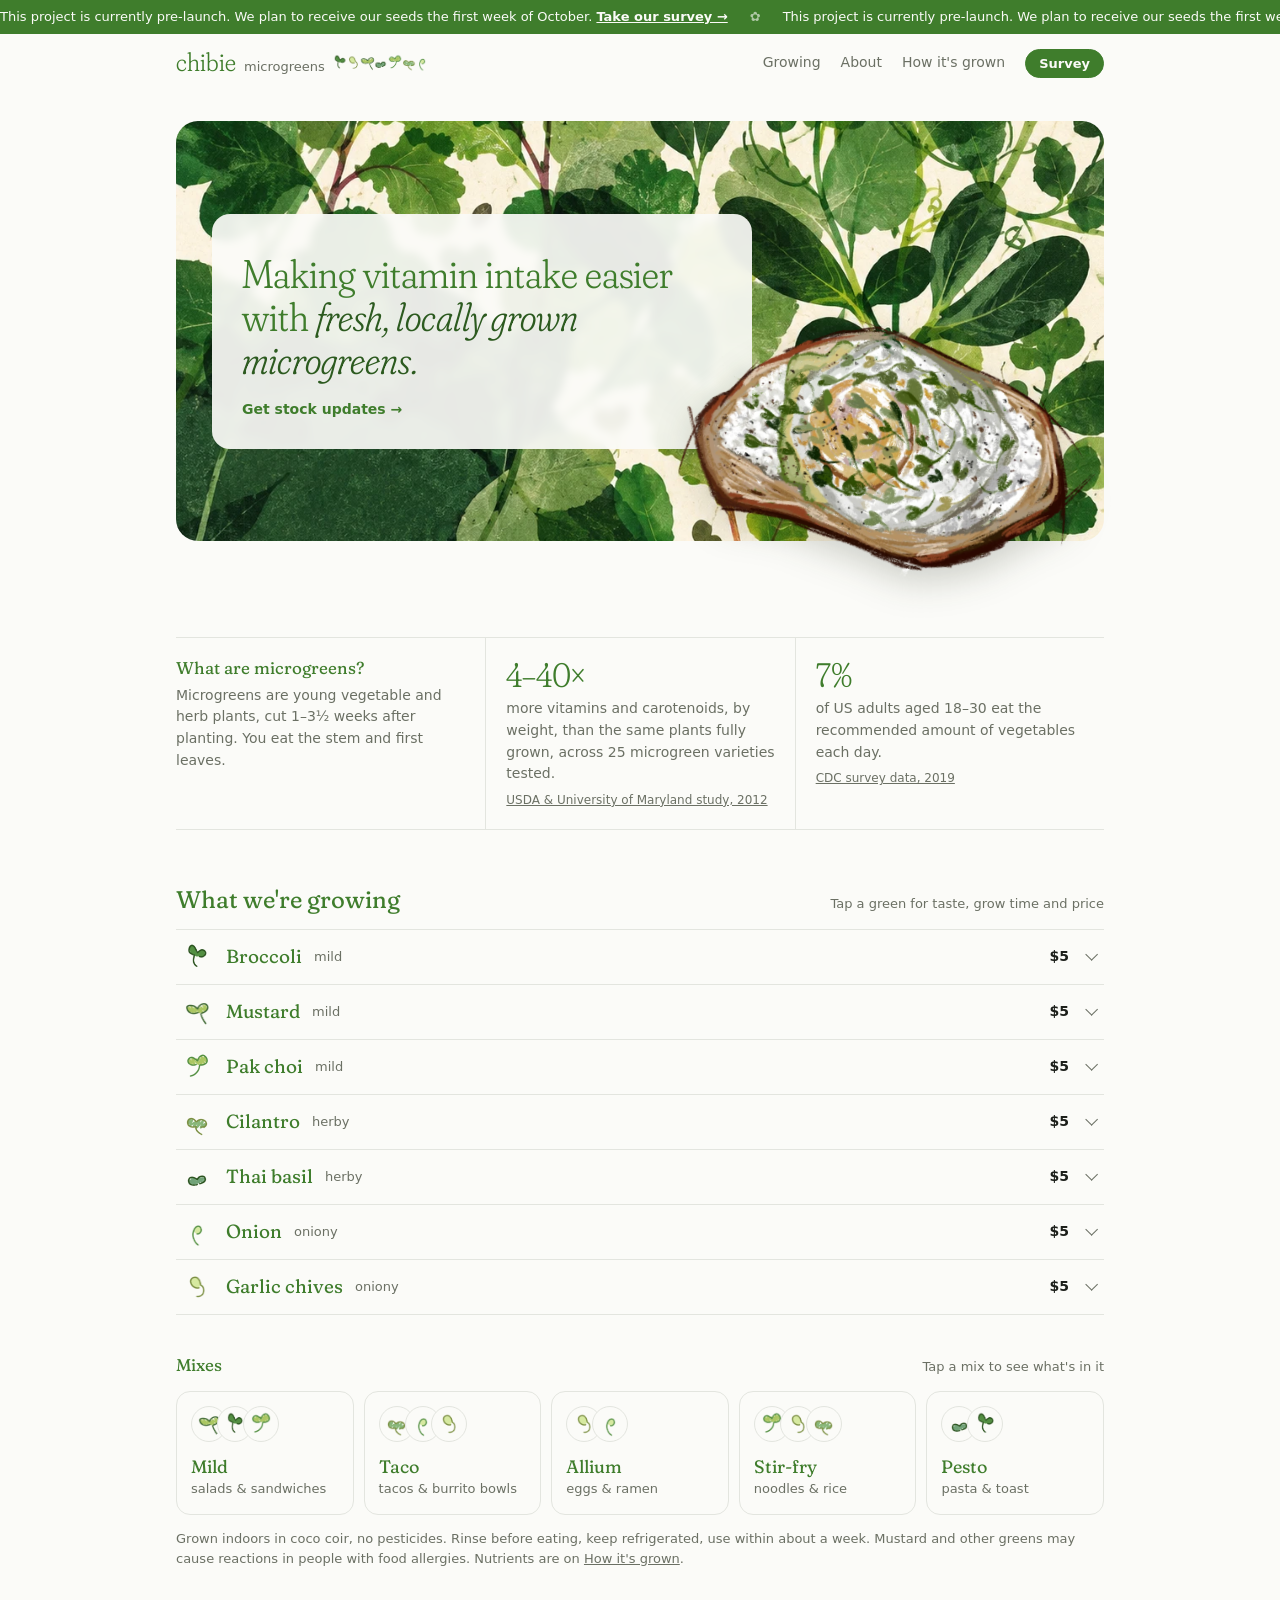
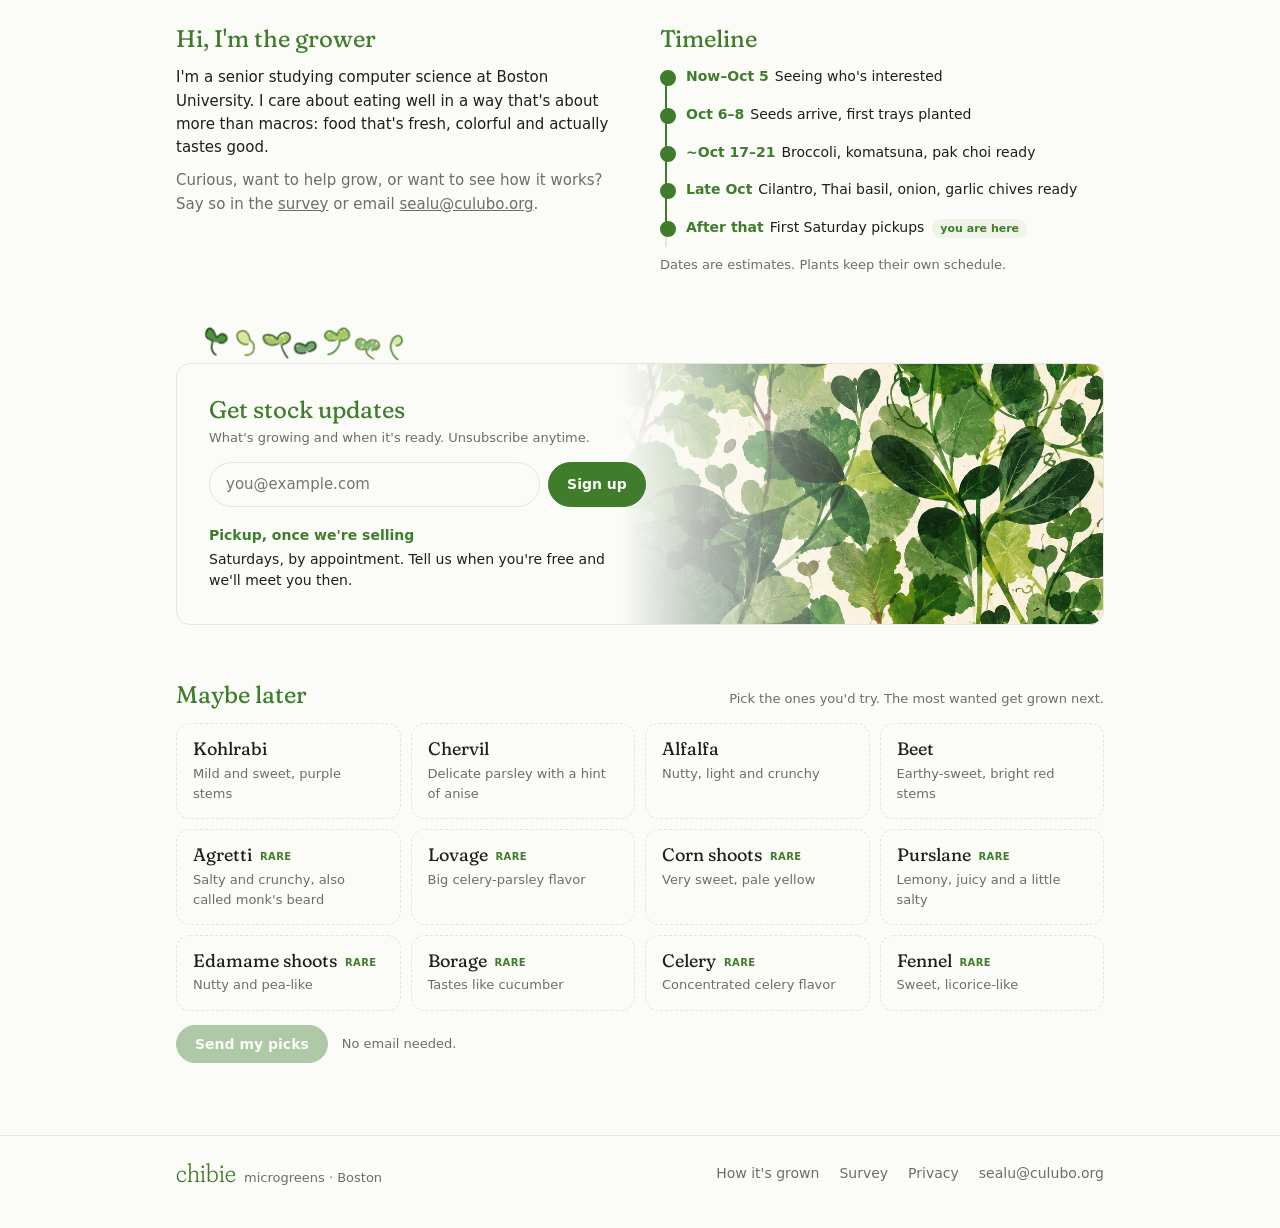
==== index.html @ 18aff5f9 "Pre-launch marquee banner Co-Authored-By: Claude Opus 5.5 <noreply@anthropic.com>" ====
<!doctype html>
<html lang="en">
<head>
<meta charset="utf-8">
<meta name="viewport" content="width=device-width,initial-scale=1">
<title>chibie · microgreens</title>
<meta name="description" content="chibie: small-batch microgreens grown indoors near Boston. Not for sale yet; first harvest late October.">
<link rel="icon" type="image/gif" href="favicon.gif">
<link rel="preconnect" href="https://fonts.googleapis.com">
<link rel="preconnect" href="https://fonts.gstatic.com" crossorigin>
<link href="https://fonts.googleapis.com/css2?family=Fraunces:ital,opsz,wght,SOFT,WONK@0,9..144,300..400,100,0;1,9..144,300..400,100,0&display=swap" rel="stylesheet">
<link rel="stylesheet" href="assets/site.css">
<script>document.documentElement.classList.add('js');</script>
</head>
<body>
  <div class="marquee" role="note" aria-label="This project is currently pre-launch. We plan to receive our seeds the first week of October.">
    <div class="track"><div class="run"><span>This project is currently pre-launch. We plan to receive our seeds the first week of October. <a href="survey.html">Take our survey →</a></span><i aria-hidden="true">✿</i><span>This project is currently pre-launch. We plan to receive our seeds the first week of October. <a href="survey.html">Take our survey →</a></span><i aria-hidden="true">✿</i><span>This project is currently pre-launch. We plan to receive our seeds the first week of October. <a href="survey.html">Take our survey →</a></span><i aria-hidden="true">✿</i></div><div class="run" aria-hidden="true"><span>This project is currently pre-launch. We plan to receive our seeds the first week of October. <a href="survey.html">Take our survey →</a></span><i aria-hidden="true">✿</i><span>This project is currently pre-launch. We plan to receive our seeds the first week of October. <a href="survey.html">Take our survey →</a></span><i aria-hidden="true">✿</i><span>This project is currently pre-launch. We plan to receive our seeds the first week of October. <a href="survey.html">Take our survey →</a></span><i aria-hidden="true">✿</i></div></div>
  </div>
  <nav class="nav">
    <div class="wrap">
      <a class="brand" href="#top"><b>chibie</b><span>microgreens</span><img src="assets/sprouts-strip.png" alt=""></a>
      <div class="links">
        <a href="#growing">Growing</a>
        <a href="#about">About</a>
        <a href="how.html">How it's grown</a>
        <a class="btn primary sm" href="survey.html">Survey</a>
      </div>
    </div>
  </nav>

  <main class="wrap" id="top">
    <section class="hero reveal">
      <img class="leaves" src="assets/leaves.webp" alt="" width="1102" height="1427">
      <div class="hero-text">
        <h1>Making vitamin intake easier with <em>fresh, locally grown microgreens.</em></h1>
        <div class="actions"><a class="link" href="#updates">Get stock updates →</a></div>
      </div>
      <img class="toast" src="assets/toast.webp" alt="Toast with egg and microgreens" width="1203" height="765">
    </section>

    <section class="section">
      <div class="facts reveal">
        <div class="fact">
          <h3>What are microgreens?</h3>
          <p>Microgreens are young vegetable and herb plants, cut 1–3½ weeks after planting. You eat the stem and first leaves.</p>
        </div>
        <div class="fact">
          <div class="big">4–40×</div>
          <p>more vitamins and carotenoids, by weight, than the same plants fully grown, across 25 microgreen varieties tested.</p>
          <p class="src muted"><a href="https://pubmed.ncbi.nlm.nih.gov/22812633/">USDA &amp; University of Maryland study, 2012</a></p>
        </div>
        <div class="fact">
          <div class="big">7%</div>
          <p>of US adults aged 18–30 eat the recommended amount of vegetables each day.</p>
          <p class="src muted"><a href="https://www.cdc.gov/mmwr/volumes/71/wr/mm7101a1.htm">CDC survey data, 2019</a></p>
        </div>
      </div>
    </section>

    <section class="section" id="growing">
      <div class="section-head reveal">
        <h2>What we're growing</h2>
        <p class="muted small">Tap a green for taste, grow time and price</p>
      </div>
      <div class="varieties reveal" id="varieties">
        <details data-id="broccoli"><summary><img src="assets/sprout-1.png" alt=""><b>Broccoli</b><span class="flavor">mild</span><span class="price">$5</span></summary>
          <div class="more"><p><em>Taste</em>Mild and fresh, like a crunchy baby broccoli. Easy on anything.</p><p><em>Variety</em>Calabrese</p><p><em>Grow time</em>8–12 days</p><p><em>Price</em>$5 per 2 oz, from late October</p></div></details>
        <details data-id="komatsuna"><summary><img src="assets/sprout-3.png" alt=""><b>Mustard</b><span class="flavor">mild</span><span class="price">$5</span></summary>
          <div class="more"><p><em>Taste</em>Soft and leafy with just a hint of mustard. Not spicy.</p><p><em>Variety</em>Komatsuna (mustard spinach)</p><p><em>Grow time</em>8–12 days</p><p><em>Price</em>$5 per 2 oz, from late October</p></div></details>
        <details data-id="pak-choi"><summary><img src="assets/sprout-5.png" alt=""><b>Pak choi</b><span class="flavor">mild</span><span class="price">$5</span></summary>
          <div class="more"><p><em>Taste</em>Sweet, juicy stems and a clean, cabbage-y finish.</p><p><em>Variety</em>Shanghai</p><p><em>Grow time</em>8–12 days</p><p><em>Price</em>$5 per 2 oz, from late October</p></div></details>
        <details data-id="cilantro"><summary><img src="assets/sprout-6.png" alt=""><b>Cilantro</b><span class="flavor">herby</span><span class="price">$5</span></summary>
          <div class="more"><p><em>Taste</em>Bright and citrusy, like fresh cilantro leaves.</p><p><em>Variety</em>Slow Bolt</p><p><em>Grow time</em>16–21 days</p><p><em>Price</em>$5 per 2 oz, from late October</p></div></details>
        <details data-id="thai-basil"><summary><img src="assets/sprout-4.png" alt=""><b>Thai basil</b><span class="flavor">herby</span><span class="price">$5</span></summary>
          <div class="more"><p><em>Taste</em>Sweet basil with a warm anise note.</p><p><em>Variety</em>Thai</p><p><em>Grow time</em>14–21 days</p><p><em>Price</em>$5 per 2 oz, from late October</p></div></details>
        <details data-id="onion"><summary><img src="assets/sprout-7.png" alt=""><b>Onion</b><span class="flavor">oniony</span><span class="price">$5</span></summary>
          <div class="more"><p><em>Taste</em>Gentle green-onion flavor, like tiny scallions.</p><p><em>Variety</em>Tokyo Long White</p><p><em>Grow time</em>14–21 days</p><p><em>Price</em>$5 per 2 oz, from late October</p></div></details>
        <details data-id="garlic-chives"><summary><img src="assets/sprout-2.png" alt=""><b>Garlic chives</b><span class="flavor">oniony</span><span class="price">$5</span></summary>
          <div class="more"><p><em>Taste</em>Garlicky and savory. The boldest of the bunch.</p><p><em>Variety</em>Garlic chives</p><p><em>Grow time</em>18–24 days</p><p><em>Price</em>$5 per 2 oz, from late October</p></div></details>
      </div>

      <div class="section-head reveal" style="margin-top:40px">
        <h3>Mixes</h3>
        <p class="muted small">Tap a mix to see what's in it</p>
      </div>
      <div class="mixes reveal">
        <button class="mix" data-items="komatsuna broccoli pak-choi"><span class="stack"><img src="assets/sprout-3.png" alt=""><img src="assets/sprout-1.png" alt=""><img src="assets/sprout-5.png" alt=""></span><b>Mild</b><span>salads &amp; sandwiches</span></button>
        <button class="mix" data-items="cilantro onion garlic-chives"><span class="stack"><img src="assets/sprout-6.png" alt=""><img src="assets/sprout-7.png" alt=""><img src="assets/sprout-2.png" alt=""></span><b>Taco</b><span>tacos &amp; burrito bowls</span></button>
        <button class="mix" data-items="garlic-chives onion"><span class="stack"><img src="assets/sprout-2.png" alt=""><img src="assets/sprout-7.png" alt=""></span><b>Allium</b><span>eggs &amp; ramen</span></button>
        <button class="mix" data-items="pak-choi garlic-chives cilantro"><span class="stack"><img src="assets/sprout-5.png" alt=""><img src="assets/sprout-2.png" alt=""><img src="assets/sprout-6.png" alt=""></span><b>Stir-fry</b><span>noodles &amp; rice</span></button>
        <button class="mix" data-items="thai-basil broccoli"><span class="stack"><img src="assets/sprout-4.png" alt=""><img src="assets/sprout-1.png" alt=""></span><b>Pesto</b><span>pasta &amp; toast</span></button>
      </div>
      <p class="note">Grown indoors in coco coir, no pesticides. Rinse before eating, keep refrigerated, use within about a week. Mustard and other greens may cause reactions in people with food allergies. Nutrients are on <a href="how.html">How it's grown</a>.</p>
    </section>

    <section class="section" id="about">
      <div class="two">
        <div class="reveal">
          <h2>Hi, I'm the grower</h2>
          <p>I'm a senior studying computer science at Boston University. I care about eating well in a way that's about more than macros: food that's fresh, colorful and actually tastes good.</p>
          <p class="muted">Curious, want to help grow, or want to see how it works? Say so in the <a href="survey.html">survey</a> or email <a href="mailto:sealu@culubo.org">sealu@culubo.org</a>.</p>
        </div>
        <div class="reveal" style="--d:.08s">
          <h2>Timeline</h2>
          <ol class="timeline" id="timeline">
            <li data-start="2026-09-01"><b>Now–Oct 5</b>Seeing who's interested</li>
            <li data-start="2026-10-06"><b>Oct 6–8</b>Seeds arrive, first trays planted</li>
            <li data-start="2026-10-17"><b>~Oct 17–21</b>Broccoli, komatsuna, pak choi ready</li>
            <li data-start="2026-10-22"><b>Late Oct</b>Cilantro, Thai basil, onion, garlic chives ready</li>
            <li data-start="2026-11-01"><b>After that</b>First Saturday pickups</li>
          </ol>
          <p class="muted small">Dates are estimates. Plants keep their own schedule.</p>
        </div>
      </div>
    </section>

    <section class="cta card reveal" id="updates">
      <img class="grow" src="assets/sprouts-strip.png" alt="" width="418" height="90">
      <div>
        <h2>Get stock updates</h2>
        <p class="muted small">What's growing and when it's ready. Unsubscribe anytime.</p>
        <form class="news" id="news">
          <input type="hidden" name="type" value="newsletter">
          <input type="hidden" name="_subject" value="New stock updates signup">
          <input type="email" name="email" placeholder="you@example.com" autocomplete="email" required aria-label="Email">
          <button class="btn primary" type="submit">Sign up</button>
        </form>
        <p class="muted small" id="news-note" style="margin-top:8px"></p>
        <p class="pickup"><b>Pickup, once we're selling</b>Saturdays, by appointment. Tell us when you're free and we'll meet you then.</p>
      </div>
    </section>

    <section class="section" id="later">
      <div class="section-head reveal">
        <h2>Maybe later</h2>
        <p class="muted small">Pick the ones you'd try. The most wanted get grown next.</p>
      </div>
      <form id="picks">
        <input type="hidden" name="type" value="later-picks">
        <input type="hidden" name="_subject" value="Maybe-later picks">
        <div class="later reveal">
          <label><input type="checkbox" name="picks" value="kohlrabi"><span><b>Kohlrabi</b>Mild and sweet, purple stems</span></label>
          <label><input type="checkbox" name="picks" value="chervil"><span><b>Chervil</b>Delicate parsley with a hint of anise</span></label>
          <label><input type="checkbox" name="picks" value="alfalfa"><span><b>Alfalfa</b>Nutty, light and crunchy</span></label>
          <label><input type="checkbox" name="picks" value="beet"><span><b>Beet</b>Earthy-sweet, bright red stems</span></label>
          <label class="rare"><input type="checkbox" name="picks" value="agretti"><span><b>Agretti</b>Salty and crunchy, also called monk's beard</span></label>
          <label class="rare"><input type="checkbox" name="picks" value="lovage"><span><b>Lovage</b>Big celery-parsley flavor</span></label>
          <label class="rare"><input type="checkbox" name="picks" value="corn shoots"><span><b>Corn shoots</b>Very sweet, pale yellow</span></label>
          <label class="rare"><input type="checkbox" name="picks" value="purslane"><span><b>Purslane</b>Lemony, juicy and a little salty</span></label>
          <label class="rare"><input type="checkbox" name="picks" value="edamame shoots"><span><b>Edamame shoots</b>Nutty and pea-like</span></label>
          <label class="rare"><input type="checkbox" name="picks" value="borage"><span><b>Borage</b>Tastes like cucumber</span></label>
          <label class="rare"><input type="checkbox" name="picks" value="celery"><span><b>Celery</b>Concentrated celery flavor</span></label>
          <label class="rare"><input type="checkbox" name="picks" value="fennel"><span><b>Fennel</b>Sweet, licorice-like</span></label>
        </div>
        <div class="picks-send"><button class="btn primary" type="submit" disabled>Send my picks</button><span class="muted small" id="picks-note">No email needed.</span></div>
      </form>
    </section>
  </main>

  <footer class="footer">
    <div class="wrap">
      <a class="brand" href="#top"><b>chibie</b><span>microgreens · Boston</span></a>
      <a href="how.html">How it's grown</a>
      <a href="survey.html">Survey</a>
      <a href="privacy.html">Privacy</a>
      <a href="mailto:sealu@culubo.org">sealu@culubo.org</a>
    </div>
  </footer>

<script src="assets/site.js"></script>
<script>
  var FORMSPREE = 'https://formspree.io/f/xrpbyjld';
  function send(form, ok, fail) {
    fetch(FORMSPREE, { method: 'POST', body: new FormData(form), headers: { Accept: 'application/json' } })
      .then(function (r) { if (!r.ok) throw 0; ok(); }).catch(fail);
  }

  // Stock-updates signup goes to the same Formspree form as the survey, tagged type=newsletter.
  document.getElementById('news').addEventListener('submit', function (e) {
    e.preventDefault();
    var f = e.target, btn = f.querySelector('button'), note = document.getElementById('news-note');
    btn.disabled = true;
    send(f, function () { f.hidden = true; note.textContent = "You're on the list. We'll email you when greens are ready."; },
            function () { btn.disabled = false; note.textContent = "Couldn't sign you up. Please try again."; });
  });

  // "Maybe later" picks: one submission with every ticked variety, tagged type=later-picks.
  var picks = document.getElementById('picks'), pickBtn = picks.querySelector('button'), pickNote = document.getElementById('picks-note');
  picks.addEventListener('change', function () { pickBtn.disabled = !picks.querySelector('input:checked'); });
  picks.addEventListener('submit', function (e) {
    e.preventDefault();
    pickBtn.disabled = true;
    send(picks, function () { picks.querySelectorAll('input').forEach(function (i) { i.disabled = true; }); pickBtn.hidden = true; pickNote.textContent = 'Thanks! Your picks are counted.'; },
                function () { pickBtn.disabled = false; pickNote.textContent = "Couldn't send. Please try again."; });
  });

  // Smooth open/close for the variety list.
  var still = matchMedia('(prefers-reduced-motion: reduce)').matches;
  document.querySelectorAll('.varieties details').forEach(function (d) {
    var more = d.querySelector('.more');
    d.querySelector('summary').addEventListener('click', function (e) {
      if (still) return;
      e.preventDefault();
      if (!d.open) {
        d.open = true;
        more.animate([{ height: '0px', opacity: 0 }, { height: more.offsetHeight + 'px', opacity: 1 }], { duration: 260, easing: 'ease-out' });
      } else {
        more.animate([{ height: more.offsetHeight + 'px', opacity: 1 }, { height: '0px', opacity: 0 }], { duration: 200, easing: 'ease-in' })
          .onfinish = function () { d.open = false; };
      }
    });
  });

  // Mixes: tap one to highlight its greens in the list above.
  var list = document.getElementById('varieties'), mixes = document.querySelectorAll('.mix');
  mixes.forEach(function (m) {
    m.setAttribute('aria-pressed', 'false');
    m.addEventListener('click', function () {
      var on = m.getAttribute('aria-pressed') !== 'true', ids = m.dataset.items.split(' ');
      mixes.forEach(function (o) { o.setAttribute('aria-pressed', 'false'); });
      m.setAttribute('aria-pressed', String(on));
      list.classList.toggle('focus', on);
      list.querySelectorAll('details').forEach(function (d) { d.classList.toggle('hl', on && ids.indexOf(d.dataset.id) > -1); });
    });
  });

  // Timeline: mark past steps and today's step from the date, then grow the line to it when scrolled into view.
  (function () {
    var tl = document.getElementById('timeline'), items = [].slice.call(tl.children), now = new Date(), cur = 0;
    items.forEach(function (li, i) { if (new Date(li.dataset.start + 'T00:00') <= now) cur = i; });
    items.forEach(function (li, i) {
      li.style.setProperty('--d', (i * 0.25) + 's');
      if (i < cur) li.classList.add('done');
      if (i === cur) { li.classList.add('current'); li.insertAdjacentHTML('beforeend', '<span class="here">you are here</span>'); }
    });
    // grow past today's dot toward the next one, in proportion to how far we are between their dates
    function fill() {
      var li = items[cur], next = items[cur + 1], y = li.offsetTop + 2;
      if (next) {
        var t0 = new Date(li.dataset.start + 'T00:00'), t1 = new Date(next.dataset.start + 'T00:00');
        y += Math.max(0, Math.min(1, (now - t0) / (t1 - t0))) * (next.offsetTop - li.offsetTop);
      }
      tl.style.setProperty('--fill', y + 'px');
    }
    new IntersectionObserver(function (en, obs) {
      if (!en[0].isIntersecting) return;
      obs.disconnect(); fill(); tl.classList.add('go');
    }, { rootMargin: '0px 0px -20% 0px' }).observe(tl);
    addEventListener('resize', function () { if (tl.classList.contains('go')) fill(); });
  })();
</script>
</body>
</html>
---- assets/site.css ----
/* chibie: shared styles for index.html and how.html */
:root {
  --fg:#1c1f1a; --muted:#6b7064; --line:#e3e5df; --bg:#fbfbf8; --card:#fbfbf8;
  --accent:#3f7d2c; --deep:#2c5a1f; --tint:#eef4e8; --neg:#b3402a;
}
@media (prefers-color-scheme: dark) {
  :root { --fg:#e8eae4; --muted:#9a9f93; --line:#2c2f29; --bg:#141612; --card:#141612; --accent:#8cc46f; --deep:#a9d68e; --tint:#1c2418; --neg:#e07a62; }
}
* { box-sizing:border-box; margin:0; }
html { scroll-behavior:smooth; }
[id] { scroll-margin-top:72px; }
body { font:15px/1.55 system-ui, sans-serif; color:var(--fg); background:var(--bg); }
a { color:inherit; }
img { max-width:100%; }
.wrap { max-width:960px; margin:0 auto; padding:0 16px; }
h1, h2, h3 { font-family:'Fraunces', Georgia, serif; font-variation-settings:'SOFT' 100, 'WONK' 0; color:var(--accent); font-weight:400; }
h2 { font-size:24px; line-height:1.15; margin-bottom:14px; }
h3 { font-size:17px; line-height:1.2; }
.muted { color:var(--muted); }
.small { font-size:13px; }

/* pre-launch marquee */
.marquee { background:var(--accent); color:var(--bg); font-size:13px; overflow:hidden; white-space:nowrap; }
.marquee .track { display:flex; width:max-content; animation:marquee 40s linear infinite; }
.marquee:hover .track { animation-play-state:paused; }
.marquee .run { display:flex; }
.marquee span { padding:7px 0; }
.marquee i { font-style:normal; opacity:.6; padding:7px 22px; }
.marquee a { font-weight:600; }
@keyframes marquee { to { transform:translateX(-50%); } }
@media (prefers-reduced-motion: reduce) { .marquee .track { animation:none; } .marquee .run + .run { display:none; } .marquee .run { justify-content:center; } }

/* nav */
.nav { position:sticky; top:0; z-index:10; background:var(--bg); border-bottom:1px solid transparent; transition:border-color .2s; }
.nav.scrolled { border-bottom-color:var(--line); }
.nav .wrap { display:flex; align-items:center; gap:20px; height:58px; }
.brand { display:flex; align-items:baseline; gap:8px; text-decoration:none; }
.brand b { font:300 26px/1 'Fraunces', Georgia, serif; font-variation-settings:'opsz' 144, 'SOFT' 100, 'WONK' 0; color:var(--accent); }
.brand span { color:var(--muted); font-size:13px; }
.brand img { height:20px; align-self:center; }
.nav .links { display:flex; align-items:center; gap:20px; margin-left:auto; font-size:14px; }
.nav .links a { text-decoration:none; color:var(--muted); }
.nav .links a:hover { color:var(--accent); }
@media (max-width:760px) { .nav .links a:not(.btn) { display:none; } .brand img { display:none; } }

/* buttons */
.btn { display:inline-flex; align-items:center; font:600 14px/1 system-ui, sans-serif; text-decoration:none; border-radius:999px; padding:11px 18px; border:1px solid var(--accent); cursor:pointer; }
.btn.primary { background:var(--accent); color:var(--bg); }
.btn.sm { padding:7px 13px; font-size:13px; }
.nav .links .btn { color:var(--bg); }
.link { color:var(--accent); font-weight:600; font-size:14px; text-decoration:none; }
.link:hover { text-decoration:underline; }

/* containers: hairline, no shadow */
.card { border:1px solid var(--line); border-radius:14px; background:var(--card); }
.section { padding-top:56px; }

/* hero: text card sitting inside the leaf banner */
.hero { position:relative; margin-top:28px; margin-bottom:40px; min-height:420px; display:flex; align-items:center; padding:36px; }
.hero .leaves { position:absolute; inset:0; width:100%; height:100%; object-fit:cover; object-position:50% 35%; border-radius:22px; }
.hero-text { position:relative; max-width:540px; padding:28px 30px; border-radius:18px; background:color-mix(in srgb, var(--bg) 92%, transparent); backdrop-filter:blur(4px); -webkit-backdrop-filter:blur(4px); }
.hero .status { font-size:13px; color:var(--muted); }
.hero .status b { color:var(--accent); font-weight:600; }
.hero h1 { font-weight:300; font-size:40px; line-height:1.08; font-variation-settings:'opsz' 144, 'SOFT' 100, 'WONK' 0; margin:10px 0 0; }
.hero h1 em { color:var(--deep); }
.hero .actions { display:flex; align-items:center; flex-wrap:wrap; gap:18px; margin-top:18px; }
.hero .toast { position:absolute; width:min(46%, 460px); height:auto; right:1%; bottom:-40px; transform:rotate(-6deg); filter:drop-shadow(0 12px 18px rgba(30,40,20,.22)); }
@media (max-width:760px) {
  .hero { min-height:0; padding:16px 16px 190px; margin-top:16px; }
  .hero-text { padding:20px; }
  .hero h1 { font-size:28px; }
  .hero .toast { width:78%; right:2%; bottom:-30px; }
}

/* facts: three plain columns */
.facts { display:grid; grid-template-columns:repeat(3, 1fr); border-top:1px solid var(--line); border-bottom:1px solid var(--line); }
.fact { padding:20px 20px 20px 0; }
.fact + .fact { padding-left:20px; border-left:1px solid var(--line); }
.fact p { color:var(--muted); font-size:14px; }
.fact .big { font:300 34px/1 'Fraunces', Georgia, serif; font-variation-settings:'opsz' 144, 'SOFT' 100, 'WONK' 0; color:var(--accent); margin-bottom:6px; }
.fact h3 { margin-bottom:6px; }
.fact .src { font-size:12px; margin-top:6px; }
@media (max-width:760px) {
  .facts { grid-template-columns:1fr; }
  .fact, .fact + .fact { padding:16px 0; border-left:0; }
  .fact + .fact { border-top:1px solid var(--line); }
}

/* varieties: expandable list */
.section-head { display:flex; align-items:baseline; justify-content:space-between; gap:12px; flex-wrap:wrap; margin-bottom:14px; }
.section-head h2, .section-head h3 { margin:0; }
.varieties { border-top:1px solid var(--line); }
.varieties details { border-bottom:1px solid var(--line); transition:opacity .25s, background .25s; }
.varieties summary { list-style:none; display:flex; align-items:center; gap:12px; padding:12px 4px; cursor:pointer; }
.varieties summary::-webkit-details-marker { display:none; }
.varieties summary img { height:30px; width:34px; object-fit:contain; transition:transform .3s; }
.varieties summary b { font:400 19px/1.2 'Fraunces', Georgia, serif; font-variation-settings:'SOFT' 100, 'WONK' 0; color:var(--accent); font-weight:400; }
.varieties .flavor { color:var(--muted); font-size:13px; }
.varieties .price { margin-left:auto; font-weight:600; font-size:14px; }
.varieties summary::after { content:""; width:8px; height:8px; border-right:1.5px solid var(--muted); border-bottom:1.5px solid var(--muted); transform:rotate(45deg) translateY(-3px); transition:transform .25s; margin:0 6px 0 4px; }
.varieties details[open] summary::after { transform:rotate(225deg) translateY(-2px); }
.varieties details[open] summary img, .varieties summary:hover img { transform:rotate(-8deg) scale(1.08); }
.varieties .more { display:grid; grid-template-columns:2fr 1fr 1fr 1.4fr; gap:12px 20px; padding:2px 4px 16px 50px; font-size:14px; overflow:hidden; }
.varieties .more em { display:block; font-style:normal; font-size:12px; color:var(--muted); margin-bottom:2px; }
@media (max-width:640px) { .varieties .more { grid-template-columns:1fr 1fr; padding-left:4px; } .varieties .more p:first-child { grid-column:1 / -1; } }
/* mix highlighting */
.varieties.focus details { opacity:.3; }
.varieties.focus details.hl { opacity:1; background:var(--tint); }

/* mixes */
.mixes { display:grid; grid-template-columns:repeat(auto-fill, minmax(165px, 1fr)); gap:10px; }
.mix { font:inherit; color:inherit; text-align:left; background:var(--card); border:1px solid var(--line); border-radius:14px; padding:14px; cursor:pointer; display:flex; flex-direction:column; gap:2px; transition:border-color .2s, background .2s, transform .2s; }
.mix:hover { border-color:var(--accent); }
.mix[aria-pressed="true"] { border-color:var(--accent); background:var(--tint); }
.mix .stack { display:flex; height:40px; margin-bottom:8px; }
.mix .stack img { height:36px; width:36px; object-fit:contain; background:var(--bg); border:1px solid var(--line); border-radius:50%; padding:4px; margin-right:-10px; transition:margin .25s; }
.mix:hover .stack img, .mix[aria-pressed="true"] .stack img { margin-right:2px; }
.mix b { font:400 18px/1.2 'Fraunces', Georgia, serif; font-variation-settings:'SOFT' 100, 'WONK' 0; color:var(--accent); font-weight:400; }
.mix span:last-child { font-size:13px; color:var(--muted); }
.note { font-size:13px; color:var(--muted); margin-top:14px; }

/* maybe later: pickable cards */
.later { display:grid; grid-template-columns:repeat(auto-fill, minmax(200px, 1fr)); gap:10px; }
.later label { position:relative; cursor:pointer; }
.later input { position:absolute; opacity:0; pointer-events:none; }
.later span { display:block; height:100%; border:1px dashed var(--line); border-radius:14px; padding:14px 16px; font-size:13px; color:var(--muted); transition:border-color .2s, background .2s; }
.later b { display:block; font:400 18px/1.2 'Fraunces', Georgia, serif; font-variation-settings:'SOFT' 100, 'WONK' 0; color:var(--fg); font-weight:400; margin-bottom:4px; }
.later .rare b::after { content:"rare"; font:600 10px/1 system-ui, sans-serif; letter-spacing:.04em; text-transform:uppercase; color:var(--accent); margin-left:8px; vertical-align:middle; }
.later label:hover span { border-color:var(--accent); }
.later input:checked + span { border-style:solid; border-color:var(--accent); background:var(--tint); }
.later input:checked + span b { color:var(--accent); }
.later input:checked + span b::before { content:"✓ "; }
.later input:focus-visible + span { outline:2px solid var(--accent); outline-offset:2px; }
.picks-send { display:flex; align-items:center; gap:14px; margin-top:14px; flex-wrap:wrap; }
.picks-send .btn:disabled { opacity:.4; cursor:default; }

/* two columns */
.two { display:grid; grid-template-columns:1fr 1fr; gap:40px; }
@media (max-width:760px) { .two { grid-template-columns:1fr; gap:32px; } }
.two p + p { margin-top:10px; }

/* timeline: line grows to today's step, dots fill in order */
.timeline { list-style:none; padding:0; position:relative; --fill:0px; }
.timeline::before, .timeline::after { content:""; position:absolute; left:5px; top:8px; width:2px; border-radius:2px; }
.timeline::before { bottom:8px; background:var(--line); }
.timeline::after { height:var(--fill); background:var(--accent); transition:height 1.4s cubic-bezier(.3,.7,.2,1); }
.timeline li { position:relative; padding:0 0 16px 26px; font-size:14px; opacity:0; transform:translateX(-8px); transition:opacity .5s, transform .5s; transition-delay:var(--d, 0s); }
.timeline.go li { transform:none; }
.timeline li::before { content:""; position:absolute; z-index:1; left:0; top:4px; width:12px; height:12px; border-radius:50%; background:var(--bg); border:2px solid var(--line); transition:background .3s, border-color .3s, transform .3s; transition-delay:var(--d, 0s); }
.timeline li b { color:var(--muted); font-weight:600; margin-right:6px; }
.timeline.go li.done, .timeline.go li.current { opacity:1; }
.timeline.go li.done::before { background:var(--accent); border-color:var(--accent); }
.timeline.go li.current::before { background:var(--accent); border-color:var(--accent); animation:ring 2.2s 1.4s infinite; }
.timeline.go li.done b, .timeline.go li.current b { color:var(--accent); }
.timeline li .here { display:inline-block; margin-left:8px; font-size:11px; font-weight:600; color:var(--accent); background:var(--tint); border-radius:999px; padding:1px 8px; opacity:0; transform:translateX(-4px); transition:opacity .4s 1.2s, transform .4s 1.2s; }
.timeline.go li .here { opacity:1; transform:none; }
.timeline.go li:not(.done):not(.current) { opacity:.55; }
@keyframes ring { 0% { box-shadow:0 0 0 0 color-mix(in srgb, var(--accent) 45%, transparent); } 80%, 100% { box-shadow:0 0 0 9px transparent; } }

/* stock updates, sprouts growing out of the top edge */
.cta { position:relative; margin-top:88px; padding:32px; display:grid; grid-template-columns:1.1fr 1fr; gap:28px; align-items:center;
       background:linear-gradient(90deg, var(--card) 48%, color-mix(in srgb, var(--card) 0%, transparent) 78%), url(leaves.webp) right 30% / 60% auto no-repeat, var(--card); min-height:260px; }
.cta .grow { position:absolute; left:24px; bottom:100%; margin-bottom:-2px; height:44px; width:auto; }
.cta h2 { margin-bottom:4px; }
.news { display:flex; gap:8px; margin-top:14px; flex-wrap:wrap; }
.news input { flex:1 1 200px; min-width:0; font:inherit; color:inherit; background:transparent; border:1px solid var(--line); border-radius:999px; padding:10px 16px; }
.news input:focus { outline:2px solid var(--accent); outline-offset:-1px; border-color:transparent; }
.news button:disabled { opacity:.5; cursor:default; }
.pickup { font-size:14px; margin-top:18px; max-width:420px; }
.pickup b { display:block; color:var(--accent); font-weight:600; margin-bottom:2px; }
@media (max-width:760px) { .cta { grid-template-columns:1fr; padding:22px; background:linear-gradient(180deg, transparent, var(--card) 38%), url(leaves.webp) center 20% / cover no-repeat, var(--card); padding-top:150px; } }

/* footer */
.footer { margin-top:72px; padding:24px 0 40px; border-top:1px solid var(--line); }
.footer .wrap { display:flex; flex-wrap:wrap; gap:12px 20px; align-items:center; font-size:14px; color:var(--muted); }
.footer .wrap a { text-decoration:none; }
.footer .wrap a:hover { color:var(--accent); }
.footer .brand { margin-right:auto; }

/* gentle fade-in (only when JS is on) */
.js .reveal { opacity:0; transform:translateY(10px); transition:opacity .5s ease, transform .5s ease; transition-delay:var(--d, 0s); }
.js .reveal.in { opacity:1; transform:none; }
@media (prefers-reduced-motion: reduce) {
  .js .reveal { opacity:1; transform:none; transition:none; }
  *, *::before, *::after { animation:none !important; transition:none !important; }
  html { scroll-behavior:auto; }
}
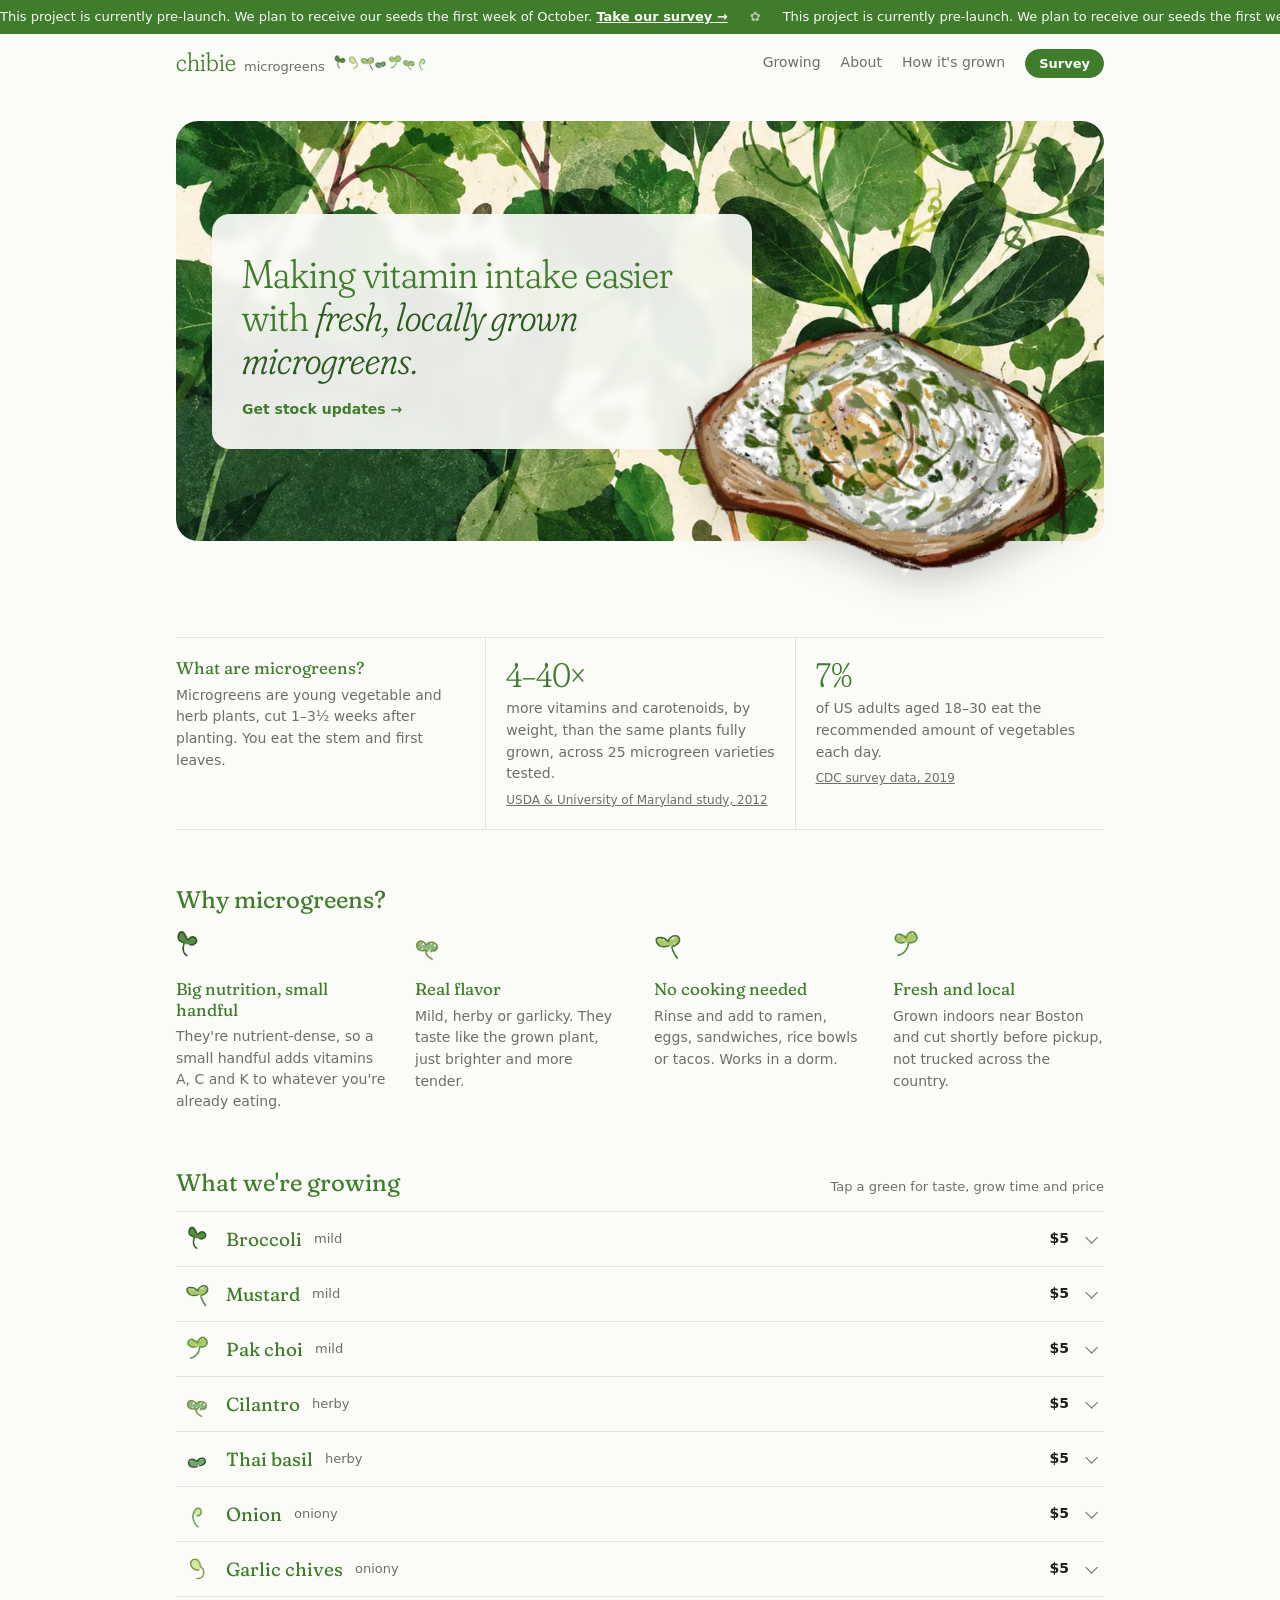
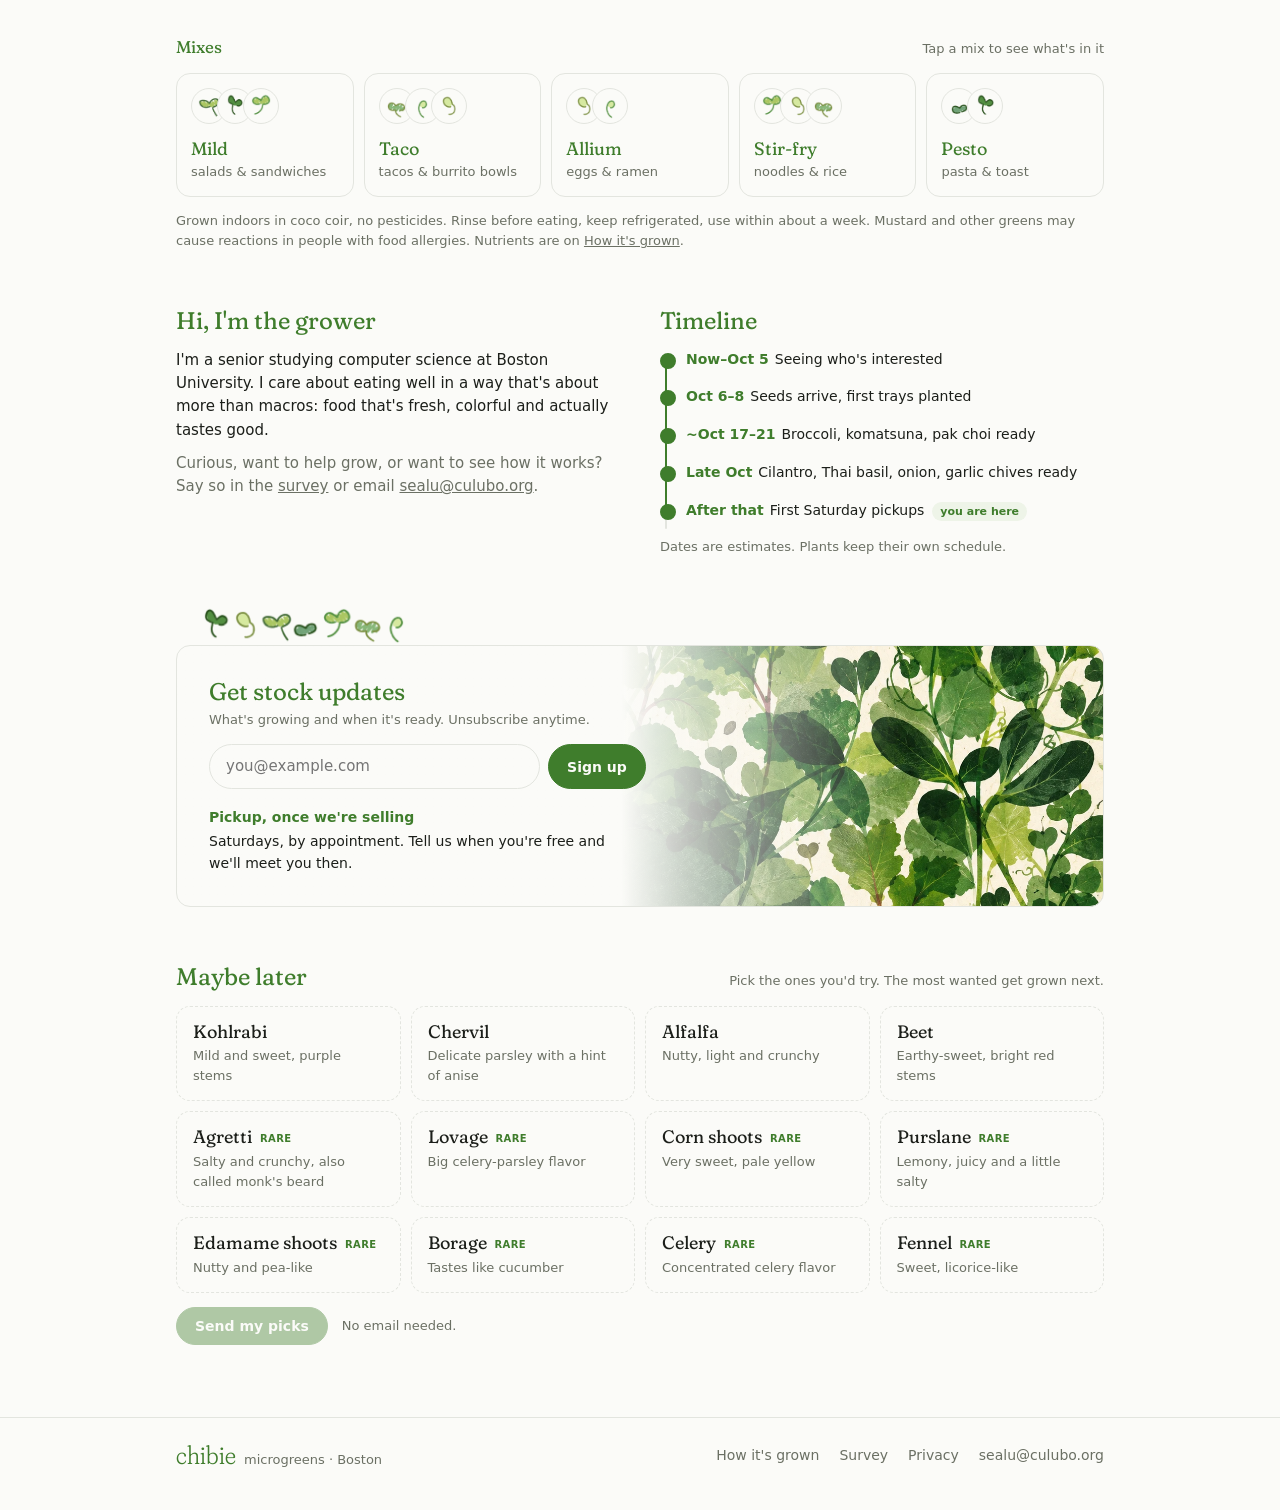
==== commit 0cdf957a: "Add Why microgreens section Co-Authored-By: Claude Opus 5.5 <noreply@anthropic.com>" ====
--- a/index.html
+++ b/index.html
@@ -54,6 +54,16 @@
           <p>of US adults aged 18–30 eat the recommended amount of vegetables each day.</p>
           <p class="src muted"><a href="https://www.cdc.gov/mmwr/volumes/71/wr/mm7101a1.htm">CDC survey data, 2019</a></p>
         </div>
+      </div>
+    </section>
+
+    <section class="section" id="why">
+      <div class="section-head reveal"><h2>Why microgreens?</h2></div>
+      <div class="why">
+        <div class="reveal"><img src="assets/sprout-1.png" alt=""><h3>Big nutrition, small handful</h3><p>They're nutrient-dense, so a small handful adds vitamins A, C and K to whatever you're already eating.</p></div>
+        <div class="reveal" style="--d:.06s"><img src="assets/sprout-6.png" alt=""><h3>Real flavor</h3><p>Mild, herby or garlicky. They taste like the grown plant, just brighter and more tender.</p></div>
+        <div class="reveal" style="--d:.12s"><img src="assets/sprout-3.png" alt=""><h3>No cooking needed</h3><p>Rinse and add to ramen, eggs, sandwiches, rice bowls or tacos. Works in a dorm.</p></div>
+        <div class="reveal" style="--d:.18s"><img src="assets/sprout-5.png" alt=""><h3>Fresh and local</h3><p>Grown indoors near Boston and cut shortly before pickup, not trucked across the country.</p></div>
       </div>
     </section>
 
--- a/assets/site.css
+++ b/assets/site.css
@@ -85,6 +85,14 @@
   .fact, .fact + .fact { padding:16px 0; border-left:0; }
   .fact + .fact { border-top:1px solid var(--line); }
 }
+
+/* why microgreens */
+.why { display:grid; grid-template-columns:repeat(4, 1fr); gap:28px; }
+.why img { height:34px; width:auto; margin-bottom:10px; }
+.why h3 { margin-bottom:6px; }
+.why p { font-size:14px; color:var(--muted); }
+@media (max-width:860px) { .why { grid-template-columns:1fr 1fr; gap:24px; } }
+@media (max-width:480px) { .why { grid-template-columns:1fr; } }
 
 /* varieties: expandable list */
 .section-head { display:flex; align-items:baseline; justify-content:space-between; gap:12px; flex-wrap:wrap; margin-bottom:14px; }
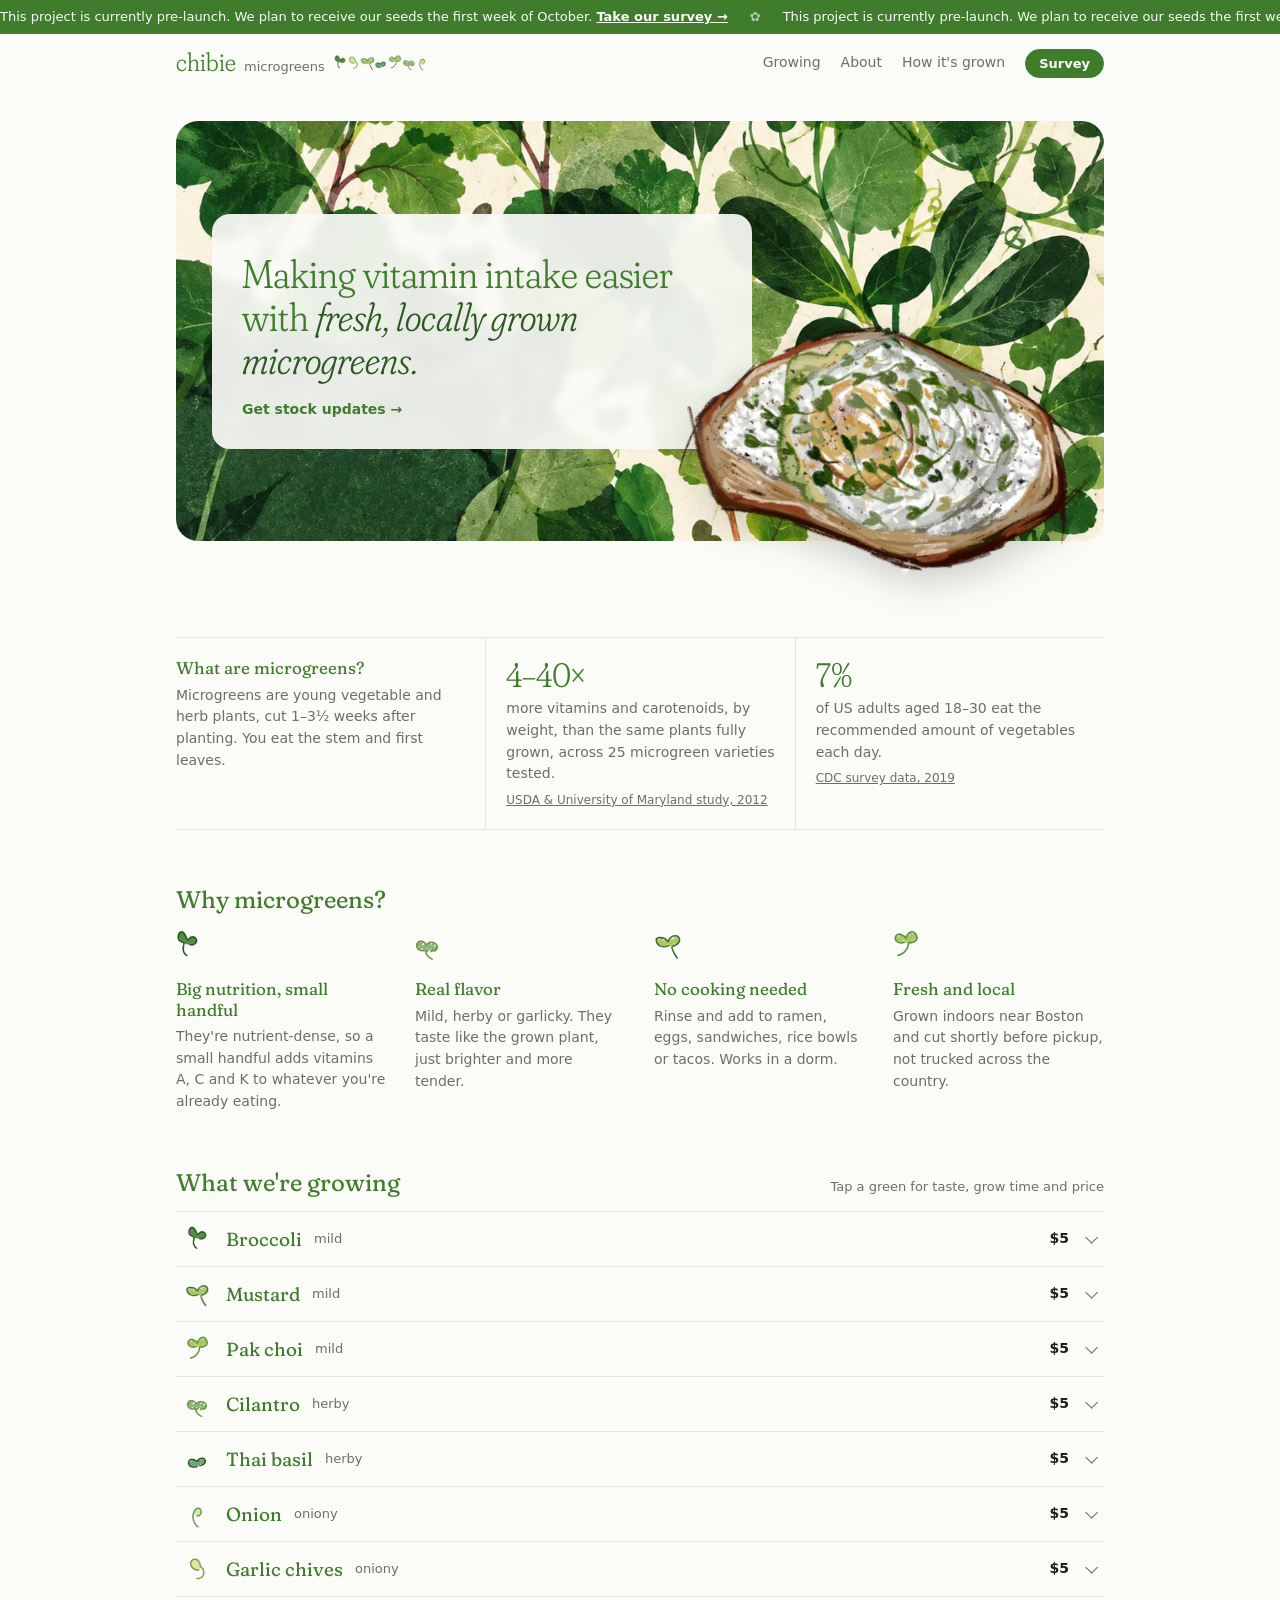
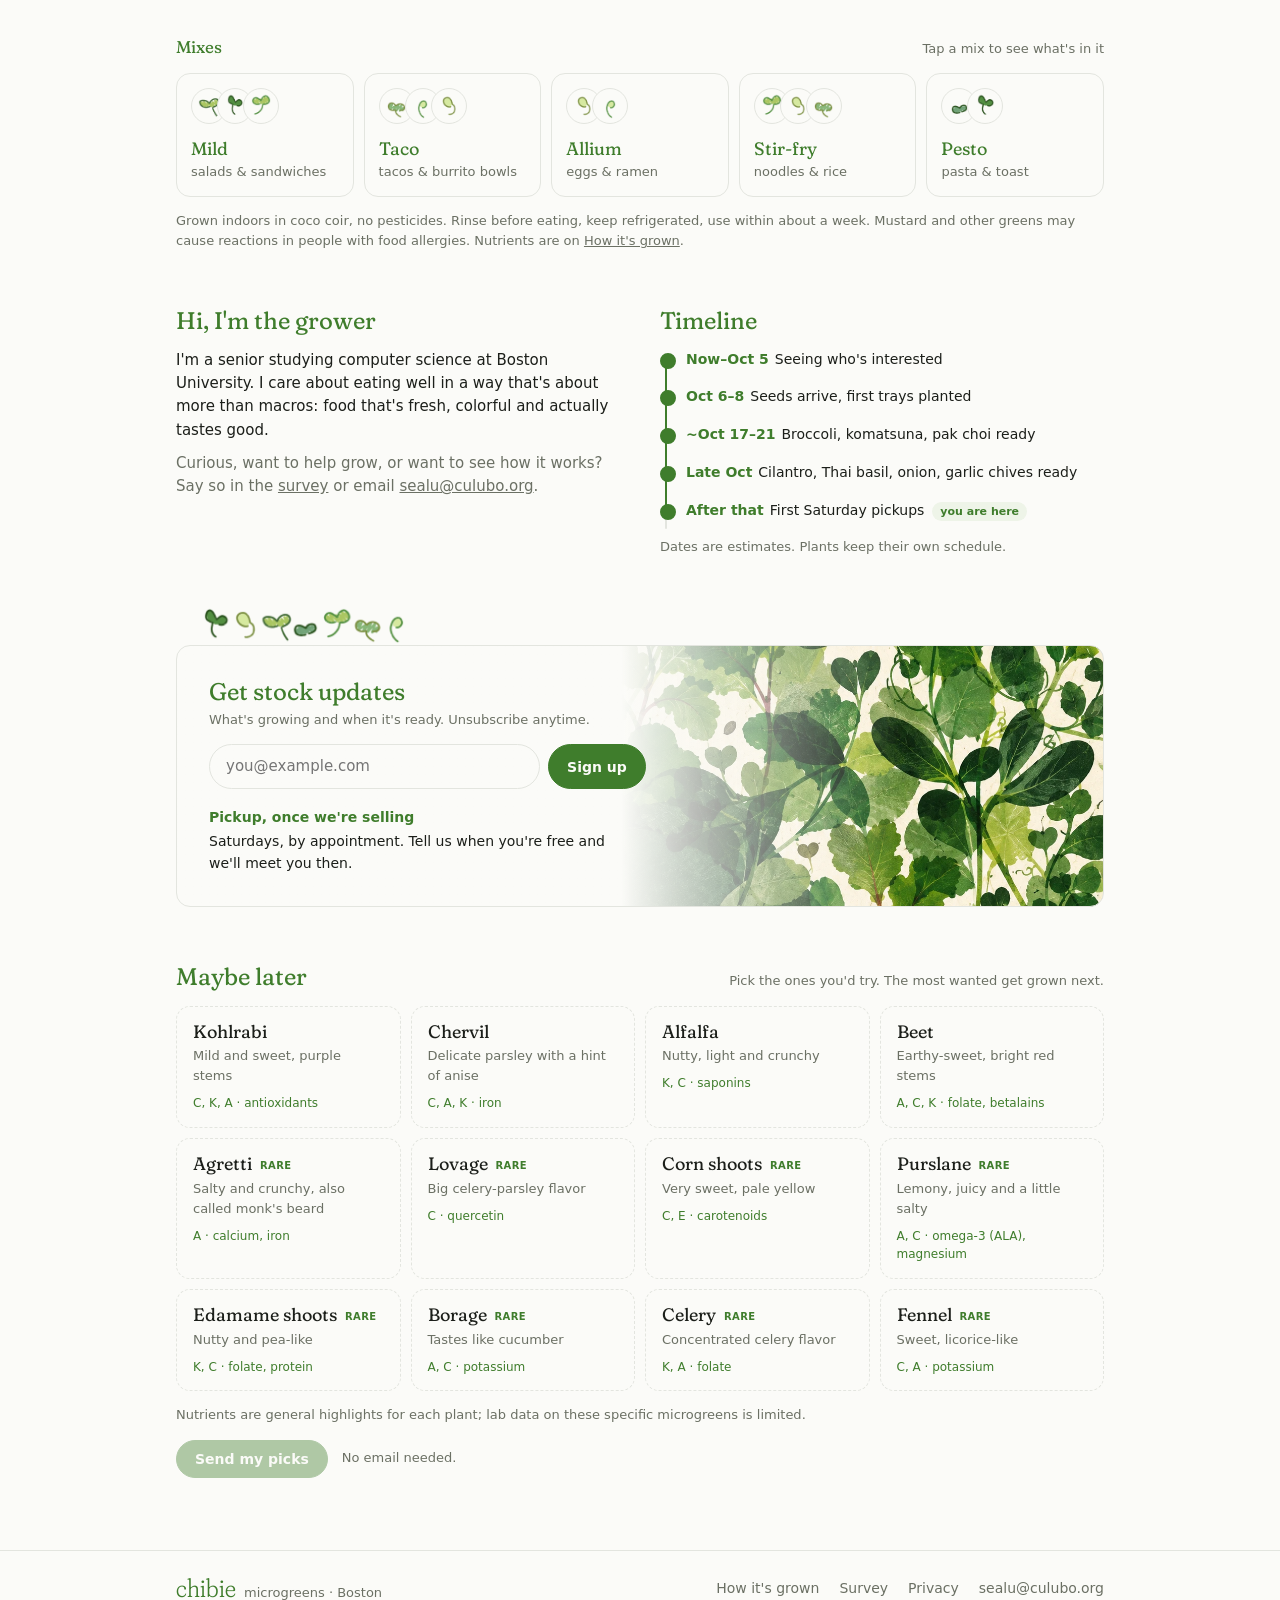
==== commit fc1578db: "Nutrient highlights on Maybe later cards Co-Authored-By: Claude Opus 5.5 <noreply@anthropic.com>" ====
--- a/index.html
+++ b/index.html
@@ -149,19 +149,20 @@
         <input type="hidden" name="type" value="later-picks">
         <input type="hidden" name="_subject" value="Maybe-later picks">
         <div class="later reveal">
-          <label><input type="checkbox" name="picks" value="kohlrabi"><span><b>Kohlrabi</b>Mild and sweet, purple stems</span></label>
-          <label><input type="checkbox" name="picks" value="chervil"><span><b>Chervil</b>Delicate parsley with a hint of anise</span></label>
-          <label><input type="checkbox" name="picks" value="alfalfa"><span><b>Alfalfa</b>Nutty, light and crunchy</span></label>
-          <label><input type="checkbox" name="picks" value="beet"><span><b>Beet</b>Earthy-sweet, bright red stems</span></label>
-          <label class="rare"><input type="checkbox" name="picks" value="agretti"><span><b>Agretti</b>Salty and crunchy, also called monk's beard</span></label>
-          <label class="rare"><input type="checkbox" name="picks" value="lovage"><span><b>Lovage</b>Big celery-parsley flavor</span></label>
-          <label class="rare"><input type="checkbox" name="picks" value="corn shoots"><span><b>Corn shoots</b>Very sweet, pale yellow</span></label>
-          <label class="rare"><input type="checkbox" name="picks" value="purslane"><span><b>Purslane</b>Lemony, juicy and a little salty</span></label>
-          <label class="rare"><input type="checkbox" name="picks" value="edamame shoots"><span><b>Edamame shoots</b>Nutty and pea-like</span></label>
-          <label class="rare"><input type="checkbox" name="picks" value="borage"><span><b>Borage</b>Tastes like cucumber</span></label>
-          <label class="rare"><input type="checkbox" name="picks" value="celery"><span><b>Celery</b>Concentrated celery flavor</span></label>
-          <label class="rare"><input type="checkbox" name="picks" value="fennel"><span><b>Fennel</b>Sweet, licorice-like</span></label>
-        </div>
+          <label><input type="checkbox" name="picks" value="kohlrabi"><span><b>Kohlrabi</b>Mild and sweet, purple stems<em class="nut">C, K, A · antioxidants</em></span></label>
+          <label><input type="checkbox" name="picks" value="chervil"><span><b>Chervil</b>Delicate parsley with a hint of anise<em class="nut">C, A, K · iron</em></span></label>
+          <label><input type="checkbox" name="picks" value="alfalfa"><span><b>Alfalfa</b>Nutty, light and crunchy<em class="nut">K, C · saponins</em></span></label>
+          <label><input type="checkbox" name="picks" value="beet"><span><b>Beet</b>Earthy-sweet, bright red stems<em class="nut">A, C, K · folate, betalains</em></span></label>
+          <label class="rare"><input type="checkbox" name="picks" value="agretti"><span><b>Agretti</b>Salty and crunchy, also called monk's beard<em class="nut">A · calcium, iron</em></span></label>
+          <label class="rare"><input type="checkbox" name="picks" value="lovage"><span><b>Lovage</b>Big celery-parsley flavor<em class="nut">C · quercetin</em></span></label>
+          <label class="rare"><input type="checkbox" name="picks" value="corn shoots"><span><b>Corn shoots</b>Very sweet, pale yellow<em class="nut">C, E · carotenoids</em></span></label>
+          <label class="rare"><input type="checkbox" name="picks" value="purslane"><span><b>Purslane</b>Lemony, juicy and a little salty<em class="nut">A, C · omega-3 (ALA), magnesium</em></span></label>
+          <label class="rare"><input type="checkbox" name="picks" value="edamame shoots"><span><b>Edamame shoots</b>Nutty and pea-like<em class="nut">K, C · folate, protein</em></span></label>
+          <label class="rare"><input type="checkbox" name="picks" value="borage"><span><b>Borage</b>Tastes like cucumber<em class="nut">A, C · potassium</em></span></label>
+          <label class="rare"><input type="checkbox" name="picks" value="celery"><span><b>Celery</b>Concentrated celery flavor<em class="nut">K, A · folate</em></span></label>
+          <label class="rare"><input type="checkbox" name="picks" value="fennel"><span><b>Fennel</b>Sweet, licorice-like<em class="nut">C, A · potassium</em></span></label>
+        </div>
+        <p class="note">Nutrients are general highlights for each plant; lab data on these specific microgreens is limited.</p>
         <div class="picks-send"><button class="btn primary" type="submit" disabled>Send my picks</button><span class="muted small" id="picks-note">No email needed.</span></div>
       </form>
     </section>
--- a/assets/site.css
+++ b/assets/site.css
@@ -134,6 +134,7 @@
 .later span { display:block; height:100%; border:1px dashed var(--line); border-radius:14px; padding:14px 16px; font-size:13px; color:var(--muted); transition:border-color .2s, background .2s; }
 .later b { display:block; font:400 18px/1.2 'Fraunces', Georgia, serif; font-variation-settings:'SOFT' 100, 'WONK' 0; color:var(--fg); font-weight:400; margin-bottom:4px; }
 .later .rare b::after { content:"rare"; font:600 10px/1 system-ui, sans-serif; letter-spacing:.04em; text-transform:uppercase; color:var(--accent); margin-left:8px; vertical-align:middle; }
+.later .nut { display:block; font-style:normal; font-size:12px; color:var(--accent); margin-top:8px; }
 .later label:hover span { border-color:var(--accent); }
 .later input:checked + span { border-style:solid; border-color:var(--accent); background:var(--tint); }
 .later input:checked + span b { color:var(--accent); }
@@ -141,6 +142,11 @@
 .later input:focus-visible + span { outline:2px solid var(--accent); outline-offset:2px; }
 .picks-send { display:flex; align-items:center; gap:14px; margin-top:14px; flex-wrap:wrap; }
 .picks-send .btn:disabled { opacity:.4; cursor:default; }
+
+/* plain two-column list */
+.plain { list-style:none; padding:0; border-top:1px solid var(--line); }
+.plain li { display:flex; justify-content:space-between; gap:16px; padding:9px 0; border-bottom:1px solid var(--line); font-size:14px; }
+.plain li span:last-child { color:var(--muted); text-align:right; }
 
 /* two columns */
 .two { display:grid; grid-template-columns:1fr 1fr; gap:40px; }
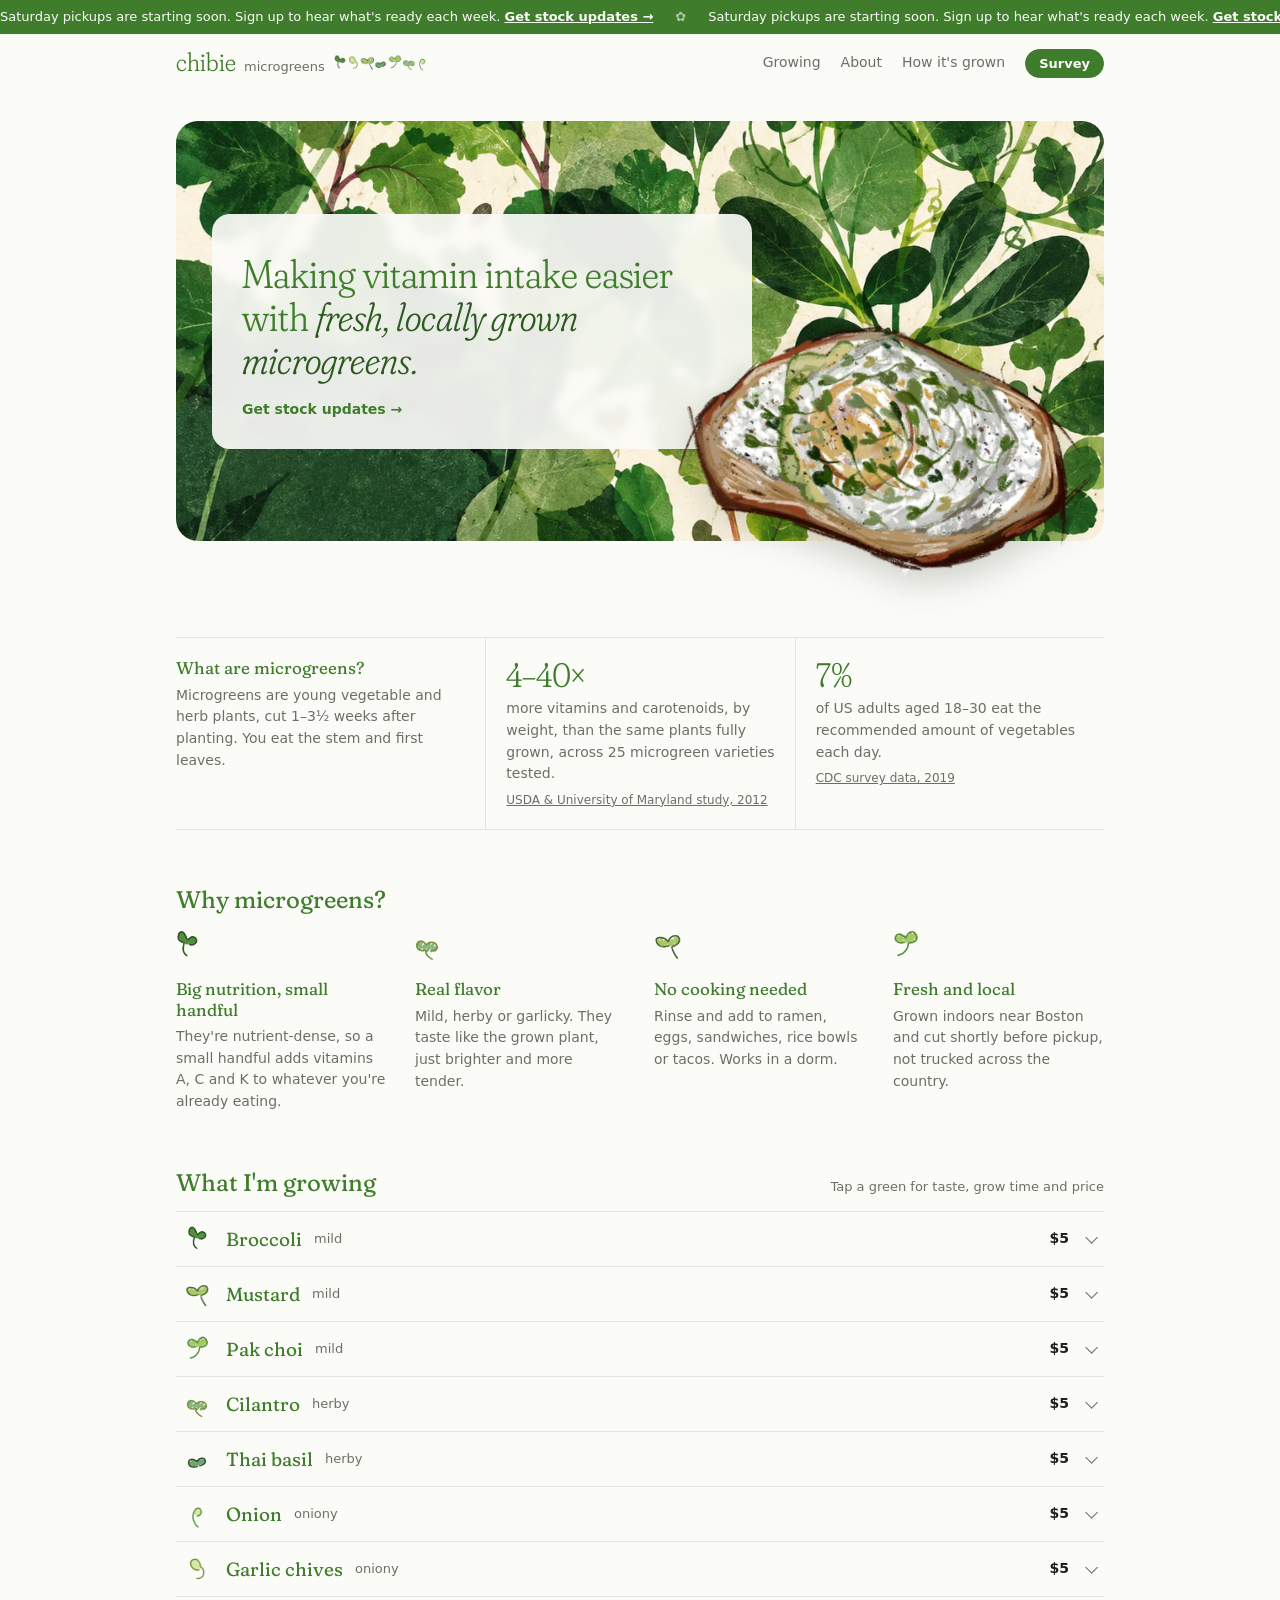
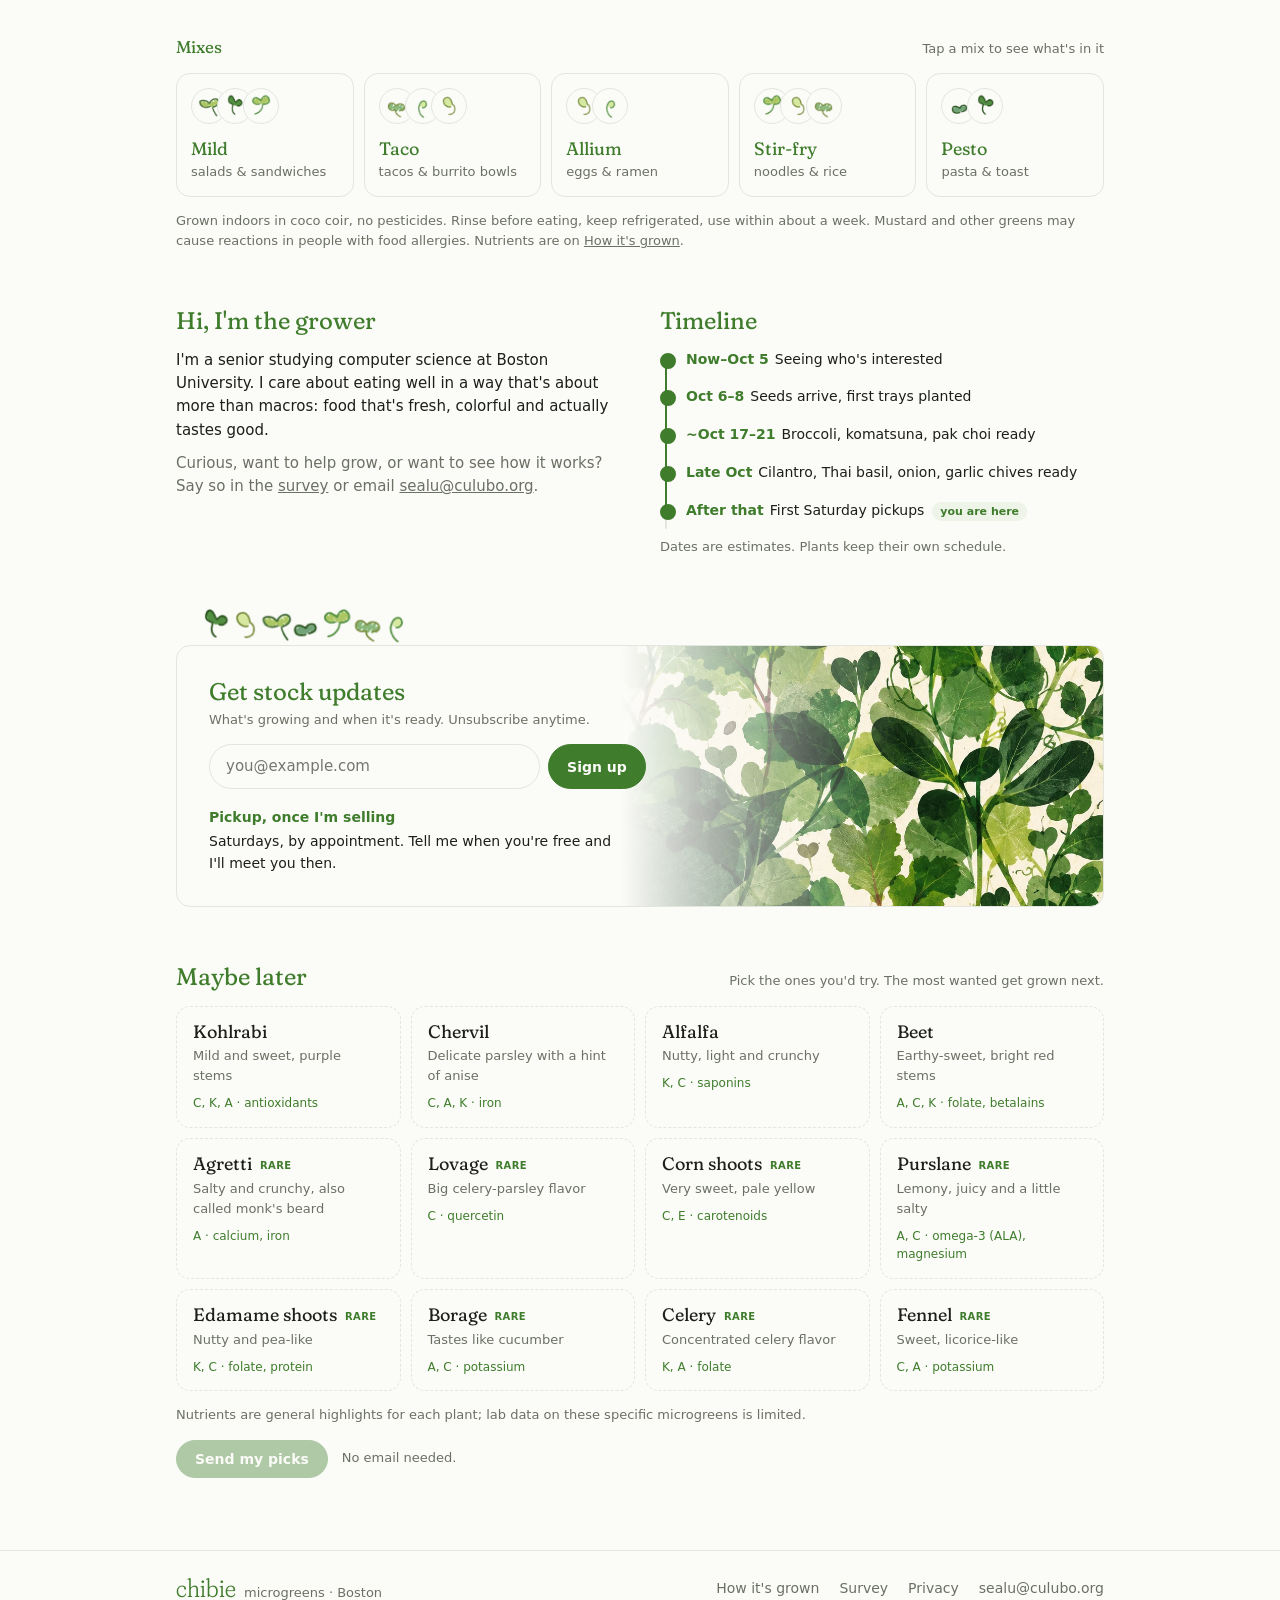
==== commit d72d59d0: "First-person wording, accurate privacy policy, date-based banner, link previews, dark-mode icon fix " ====
--- a/index.html
+++ b/index.html
@@ -4,7 +4,17 @@
 <meta charset="utf-8">
 <meta name="viewport" content="width=device-width,initial-scale=1">
 <title>chibie · microgreens</title>
-<meta name="description" content="chibie: small-batch microgreens grown indoors near Boston. Not for sale yet; first harvest late October.">
+<meta name="description" content="Making vitamin intake easier with fresh, locally grown microgreens near Boston. First harvest late October.">
+<meta property="og:type" content="website">
+<meta property="og:site_name" content="chibie">
+<meta property="og:title" content="chibie · microgreens">
+<meta property="og:description" content="Making vitamin intake easier with fresh, locally grown microgreens near Boston. First harvest late October.">
+<meta property="og:url" content="https://green.culubo.org/">
+<meta property="og:image" content="https://green.culubo.org/assets/og.jpg">
+<meta property="og:image:width" content="1200">
+<meta property="og:image:height" content="630">
+<meta name="twitter:card" content="summary_large_image">
+<meta name="theme-color" content="#3f7d2c">
 <link rel="icon" type="image/gif" href="favicon.gif">
 <link rel="preconnect" href="https://fonts.googleapis.com">
 <link rel="preconnect" href="https://fonts.gstatic.com" crossorigin>
@@ -13,8 +23,8 @@
 <script>document.documentElement.classList.add('js');</script>
 </head>
 <body>
-  <div class="marquee" role="note" aria-label="This project is currently pre-launch. We plan to receive our seeds the first week of October.">
-    <div class="track"><div class="run"><span>This project is currently pre-launch. We plan to receive our seeds the first week of October. <a href="survey.html">Take our survey →</a></span><i aria-hidden="true">✿</i><span>This project is currently pre-launch. We plan to receive our seeds the first week of October. <a href="survey.html">Take our survey →</a></span><i aria-hidden="true">✿</i><span>This project is currently pre-launch. We plan to receive our seeds the first week of October. <a href="survey.html">Take our survey →</a></span><i aria-hidden="true">✿</i></div><div class="run" aria-hidden="true"><span>This project is currently pre-launch. We plan to receive our seeds the first week of October. <a href="survey.html">Take our survey →</a></span><i aria-hidden="true">✿</i><span>This project is currently pre-launch. We plan to receive our seeds the first week of October. <a href="survey.html">Take our survey →</a></span><i aria-hidden="true">✿</i><span>This project is currently pre-launch. We plan to receive our seeds the first week of October. <a href="survey.html">Take our survey →</a></span><i aria-hidden="true">✿</i></div></div>
+  <div class="marquee" id="marquee" role="note" aria-label="This project is currently pre-launch. I plan to receive my seeds the first week of October.">
+    <div class="track"><div class="run"><span>This project is currently pre-launch. I plan to receive my seeds the first week of October. <a href="survey.html">Take the survey →</a></span><i aria-hidden="true">✿</i><span>This project is currently pre-launch. I plan to receive my seeds the first week of October. <a href="survey.html">Take the survey →</a></span><i aria-hidden="true">✿</i><span>This project is currently pre-launch. I plan to receive my seeds the first week of October. <a href="survey.html">Take the survey →</a></span><i aria-hidden="true">✿</i></div><div class="run" aria-hidden="true"><span>This project is currently pre-launch. I plan to receive my seeds the first week of October. <a href="survey.html">Take the survey →</a></span><i aria-hidden="true">✿</i><span>This project is currently pre-launch. I plan to receive my seeds the first week of October. <a href="survey.html">Take the survey →</a></span><i aria-hidden="true">✿</i><span>This project is currently pre-launch. I plan to receive my seeds the first week of October. <a href="survey.html">Take the survey →</a></span><i aria-hidden="true">✿</i></div></div>
   </div>
   <nav class="nav">
     <div class="wrap">
@@ -69,7 +79,7 @@
 
     <section class="section" id="growing">
       <div class="section-head reveal">
-        <h2>What we're growing</h2>
+        <h2>What I'm growing</h2>
         <p class="muted small">Tap a green for taste, grow time and price</p>
       </div>
       <div class="varieties reveal" id="varieties">
@@ -136,7 +146,7 @@
           <button class="btn primary" type="submit">Sign up</button>
         </form>
         <p class="muted small" id="news-note" style="margin-top:8px"></p>
-        <p class="pickup"><b>Pickup, once we're selling</b>Saturdays, by appointment. Tell us when you're free and we'll meet you then.</p>
+        <p class="pickup"><b>Pickup, once I'm selling</b>Saturdays, by appointment. Tell me when you're free and I'll meet you then.</p>
       </div>
     </section>
 
@@ -178,6 +188,21 @@
     </div>
   </footer>
 
+<script>
+  // Banner message follows the calendar, so it never goes stale. Edit the dates or wording here.
+  (function () {
+    var steps = [
+      ['2026-10-06', 'Seeds are in and the first trays are planted. First harvest in about two weeks.', '#updates', 'Get stock updates →'],
+      ['2026-10-17', 'The first greens are almost ready. Stock-update subscribers hear first.', '#updates', 'Get stock updates →'],
+      ['2026-11-01', 'Saturday pickups are starting soon. Sign up to hear what\'s ready each week.', '#updates', 'Get stock updates →']
+    ], now = new Date(), pick = null;
+    steps.forEach(function (st) { if (new Date(st[0] + 'T00:00') <= now) pick = st; });
+    if (!pick) return;
+    var bar = document.getElementById('marquee'), item = '<span>' + pick[1] + ' <a href="' + pick[2] + '">' + pick[3] + '</a></span><i aria-hidden="true">✿</i>';
+    bar.setAttribute('aria-label', pick[1]);
+    bar.querySelectorAll('.run').forEach(function (r) { r.innerHTML = item + item + item; });
+  })();
+</script>
 <script src="assets/site.js"></script>
 <script>
   var FORMSPREE = 'https://formspree.io/f/xrpbyjld';
@@ -191,7 +216,7 @@
     e.preventDefault();
     var f = e.target, btn = f.querySelector('button'), note = document.getElementById('news-note');
     btn.disabled = true;
-    send(f, function () { f.hidden = true; note.textContent = "You're on the list. We'll email you when greens are ready."; },
+    send(f, function () { f.hidden = true; note.textContent = "You're on the list. I'll email you when greens are ready."; },
             function () { btn.disabled = false; note.textContent = "Couldn't sign you up. Please try again."; });
   });
 
--- a/assets/site.css
+++ b/assets/site.css
@@ -77,13 +77,21 @@
 .fact { padding:20px 20px 20px 0; }
 .fact + .fact { padding-left:20px; border-left:1px solid var(--line); }
 .fact p { color:var(--muted); font-size:14px; }
-.fact .big { font:300 34px/1 'Fraunces', Georgia, serif; font-variation-settings:'opsz' 144, 'SOFT' 100, 'WONK' 0; color:var(--accent); margin-bottom:6px; }
+.fact .big { font-variant-numeric:tabular-nums; } .fact .big { font:300 34px/1 'Fraunces', Georgia, serif; font-variation-settings:'opsz' 144, 'SOFT' 100, 'WONK' 0; color:var(--accent); margin-bottom:6px; }
 .fact h3 { margin-bottom:6px; }
 .fact .src { font-size:12px; margin-top:6px; }
 @media (max-width:760px) {
   .facts { grid-template-columns:1fr; }
   .fact, .fact + .fact { padding:16px 0; border-left:0; }
   .fact + .fact { border-top:1px solid var(--line); }
+}
+
+/* dark mode: the sprout drawings have dark outlines, so sit them on a light chip */
+@media (prefers-color-scheme: dark) {
+  .why img, .varieties summary img, .hello .face img { background:#e9eee0; border-radius:10px; padding:4px; box-sizing:content-box; }
+  .varieties summary img { height:24px; width:28px; }
+  .mix .stack img { background:#e9eee0; border-color:#e9eee0; }
+  .brand img, .cta .grow { filter:brightness(1.35) saturate(1.1); }
 }
 
 /* why microgreens */
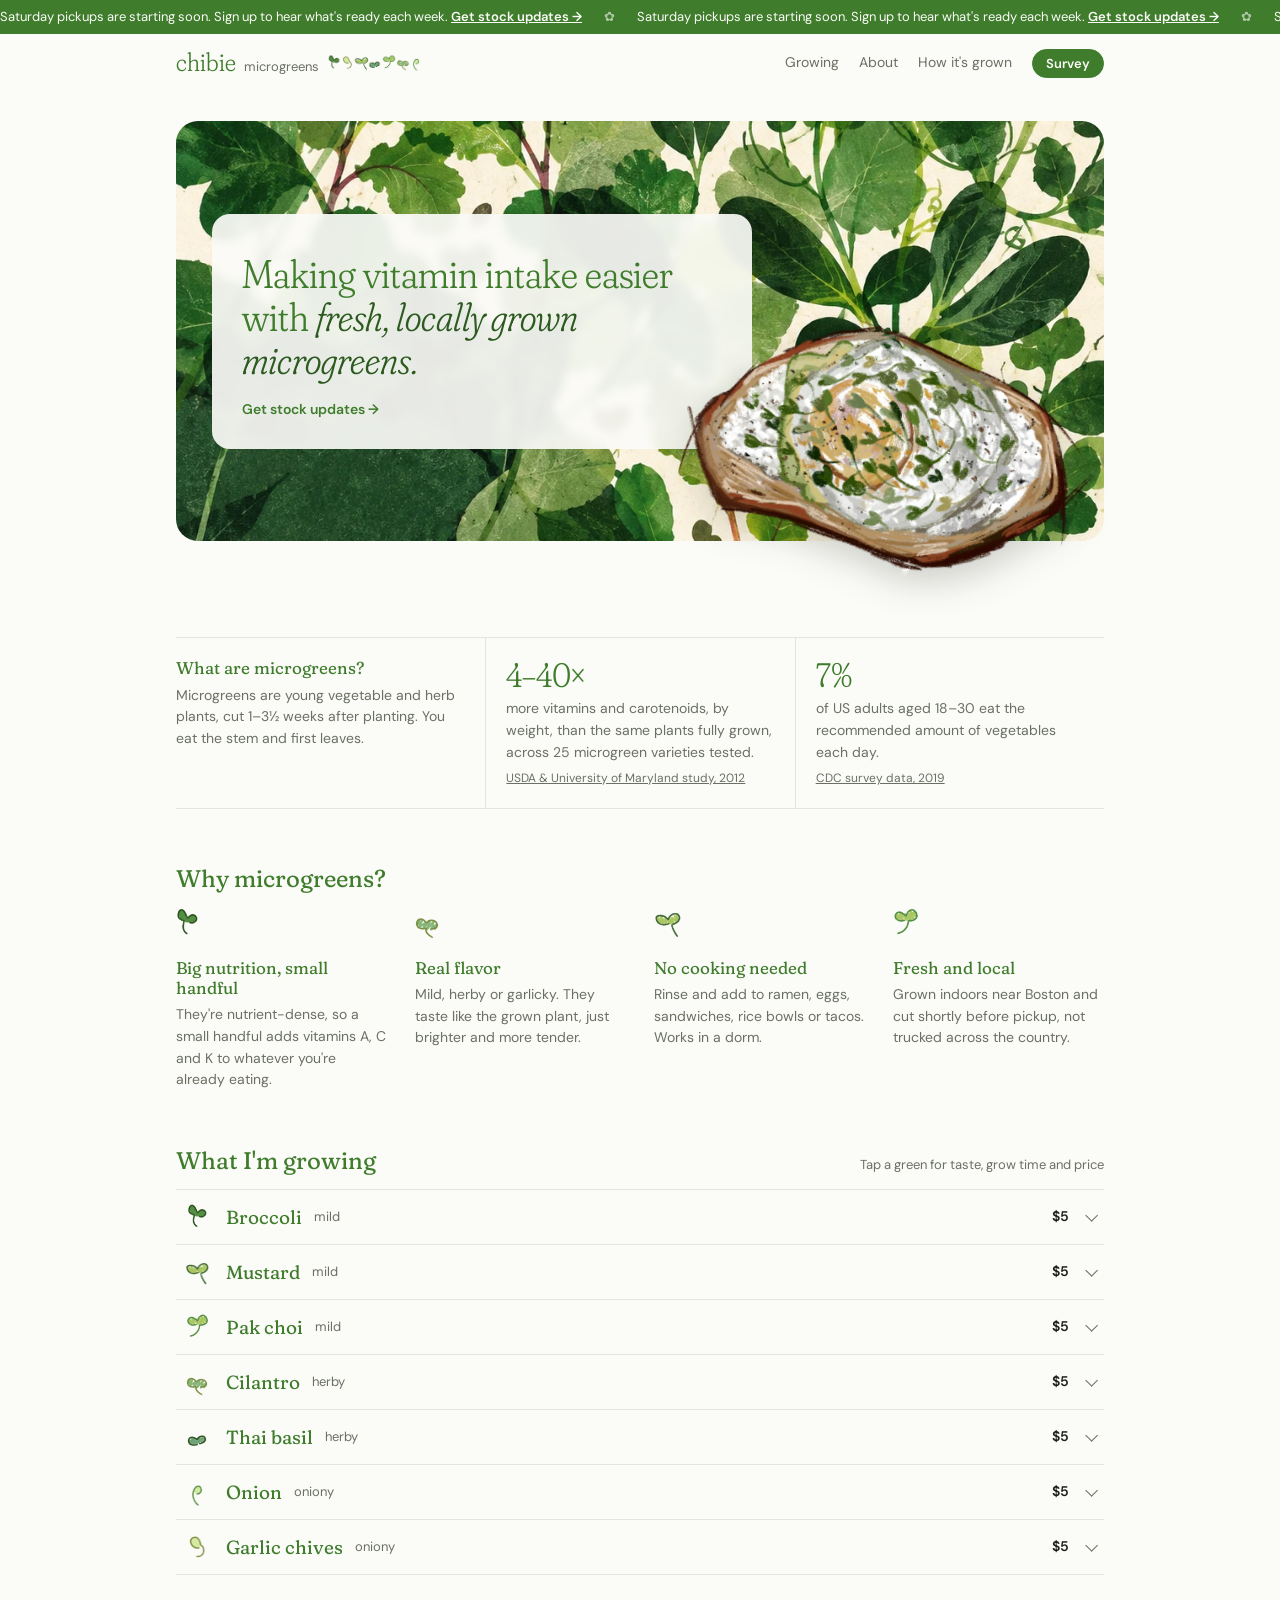
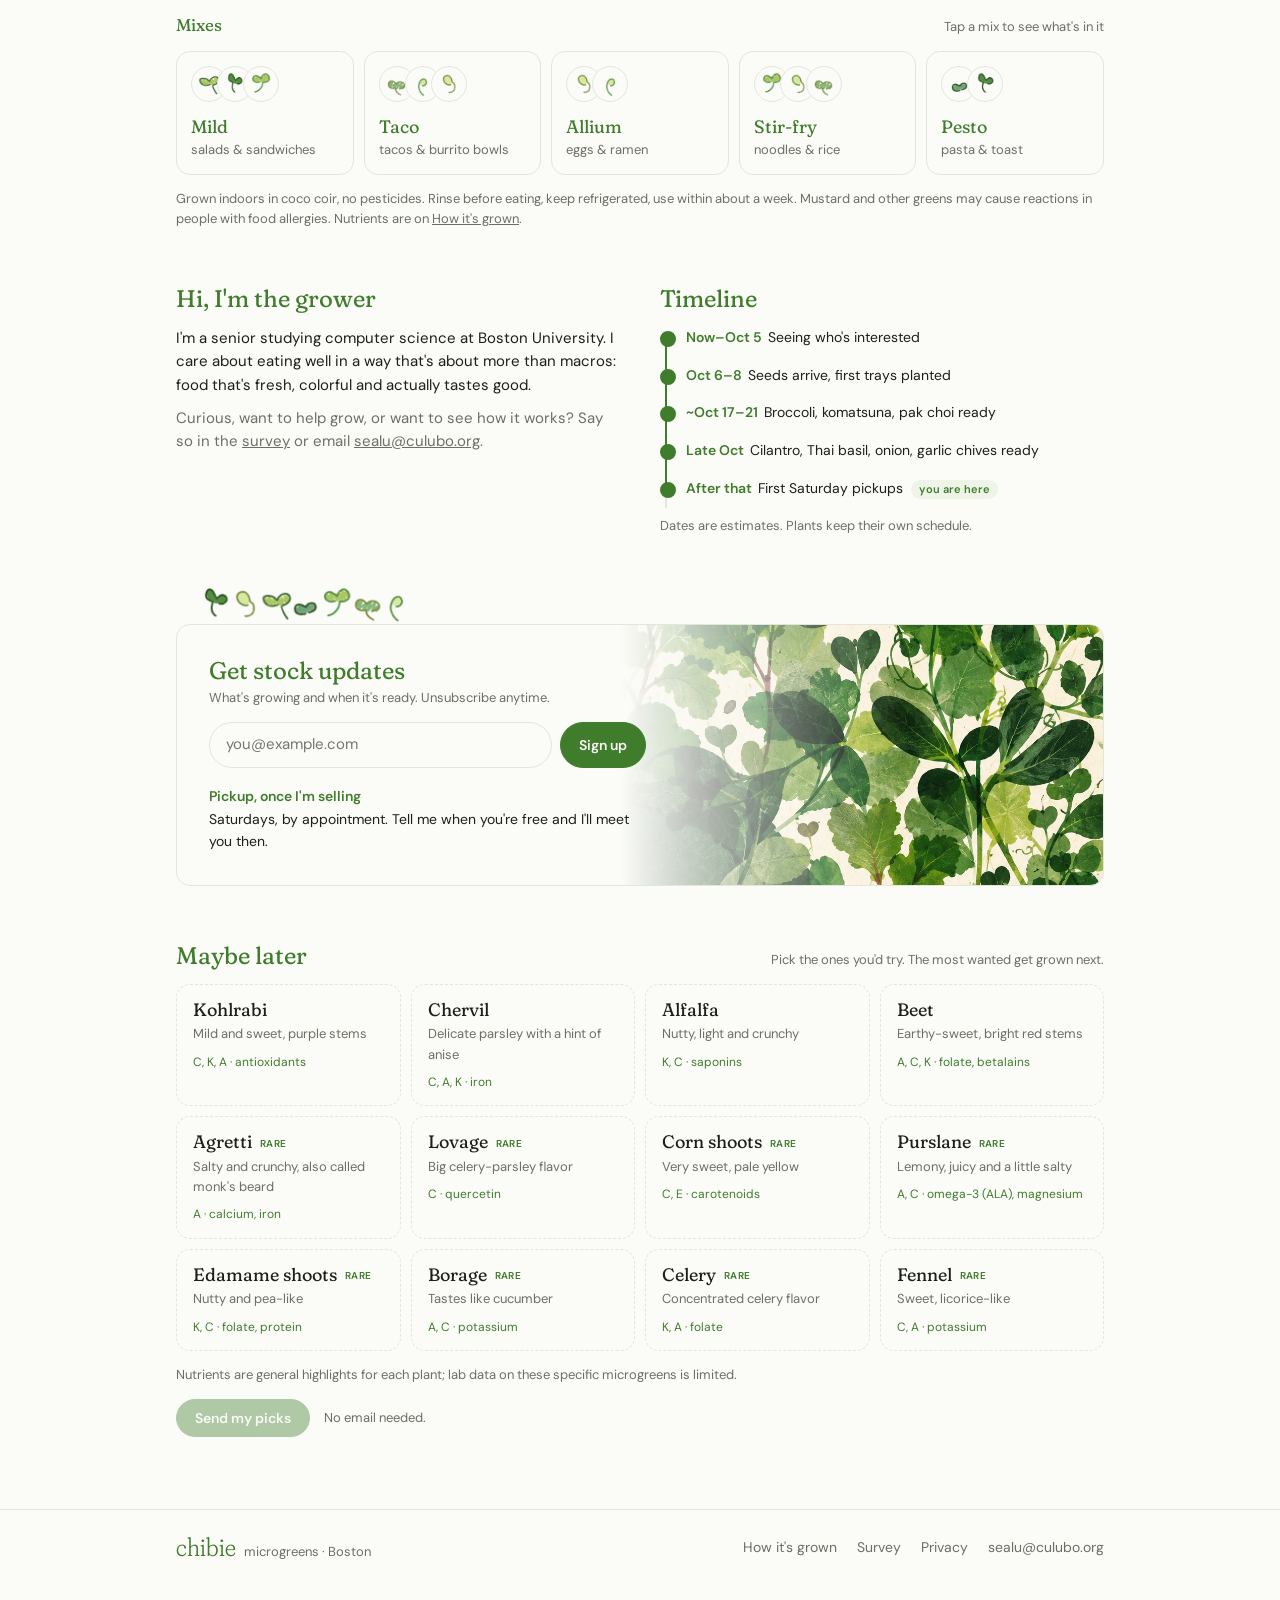
==== commit ec89e649: "Body font: DM Sans Co-Authored-By: Claude Opus 5.5 <noreply@anthropic.com>" ====
--- a/index.html
+++ b/index.html
@@ -18,7 +18,7 @@
 <link rel="icon" type="image/gif" href="favicon.gif">
 <link rel="preconnect" href="https://fonts.googleapis.com">
 <link rel="preconnect" href="https://fonts.gstatic.com" crossorigin>
-<link href="https://fonts.googleapis.com/css2?family=Fraunces:ital,opsz,wght,SOFT,WONK@0,9..144,300..400,100,0;1,9..144,300..400,100,0&display=swap" rel="stylesheet">
+<link href="https://fonts.googleapis.com/css2?family=Fraunces:ital,opsz,wght,SOFT,WONK@0,9..144,300..400,100,0;1,9..144,300..400,100,0&family=DM+Sans:opsz,wght@9..40,400;9..40,500;9..40,600&display=swap" rel="stylesheet">
 <link rel="stylesheet" href="assets/site.css">
 <script>document.documentElement.classList.add('js');</script>
 </head>
--- a/assets/site.css
+++ b/assets/site.css
@@ -9,7 +9,7 @@
 * { box-sizing:border-box; margin:0; }
 html { scroll-behavior:smooth; }
 [id] { scroll-margin-top:72px; }
-body { font:15px/1.55 system-ui, sans-serif; color:var(--fg); background:var(--bg); }
+body { font:15px/1.55 'DM Sans', system-ui, sans-serif; color:var(--fg); background:var(--bg); }
 a { color:inherit; }
 img { max-width:100%; }
 .wrap { max-width:960px; margin:0 auto; padding:0 16px; }
@@ -44,7 +44,7 @@
 @media (max-width:760px) { .nav .links a:not(.btn) { display:none; } .brand img { display:none; } }
 
 /* buttons */
-.btn { display:inline-flex; align-items:center; font:600 14px/1 system-ui, sans-serif; text-decoration:none; border-radius:999px; padding:11px 18px; border:1px solid var(--accent); cursor:pointer; }
+.btn { display:inline-flex; align-items:center; font:600 14px/1 'DM Sans', system-ui, sans-serif; text-decoration:none; border-radius:999px; padding:11px 18px; border:1px solid var(--accent); cursor:pointer; }
 .btn.primary { background:var(--accent); color:var(--bg); }
 .btn.sm { padding:7px 13px; font-size:13px; }
 .nav .links .btn { color:var(--bg); }
@@ -141,7 +141,7 @@
 .later input { position:absolute; opacity:0; pointer-events:none; }
 .later span { display:block; height:100%; border:1px dashed var(--line); border-radius:14px; padding:14px 16px; font-size:13px; color:var(--muted); transition:border-color .2s, background .2s; }
 .later b { display:block; font:400 18px/1.2 'Fraunces', Georgia, serif; font-variation-settings:'SOFT' 100, 'WONK' 0; color:var(--fg); font-weight:400; margin-bottom:4px; }
-.later .rare b::after { content:"rare"; font:600 10px/1 system-ui, sans-serif; letter-spacing:.04em; text-transform:uppercase; color:var(--accent); margin-left:8px; vertical-align:middle; }
+.later .rare b::after { content:"rare"; font:600 10px/1 'DM Sans', system-ui, sans-serif; letter-spacing:.04em; text-transform:uppercase; color:var(--accent); margin-left:8px; vertical-align:middle; }
 .later .nut { display:block; font-style:normal; font-size:12px; color:var(--accent); margin-top:8px; }
 .later label:hover span { border-color:var(--accent); }
 .later input:checked + span { border-style:solid; border-color:var(--accent); background:var(--tint); }
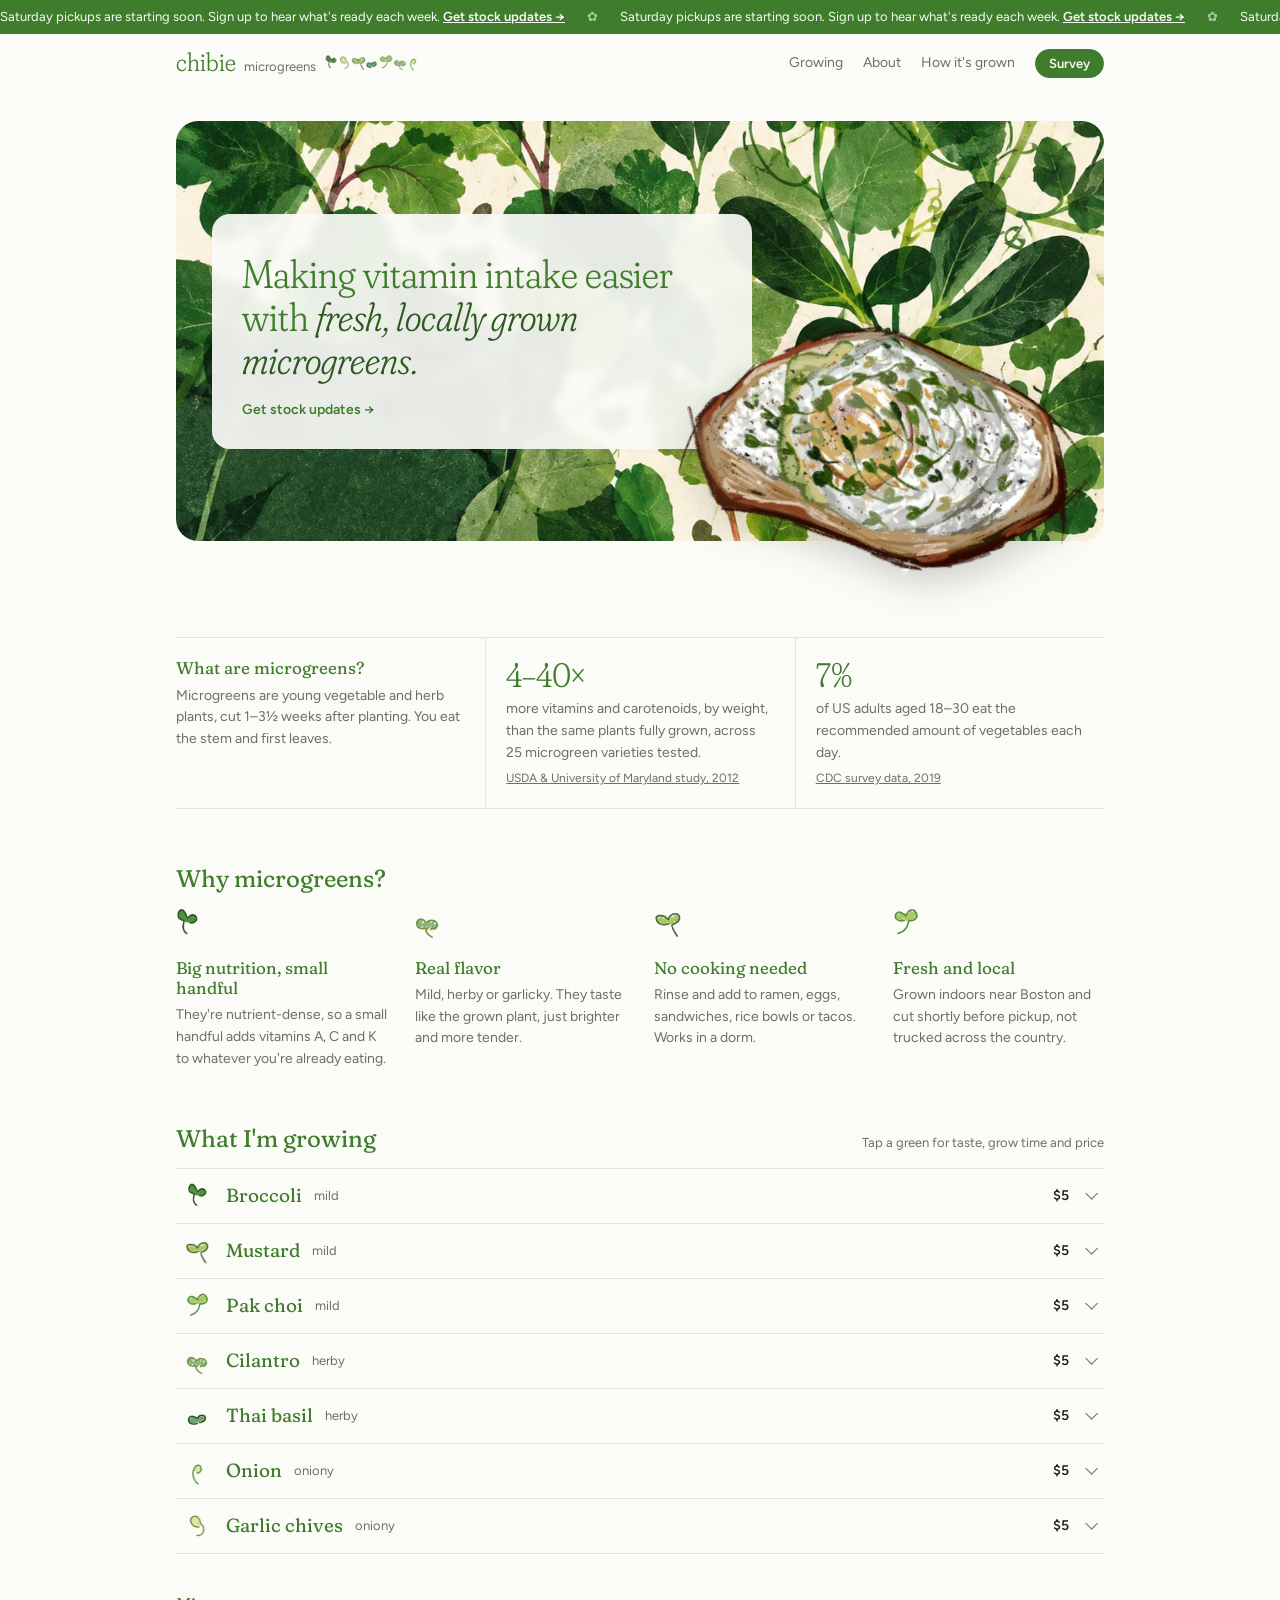
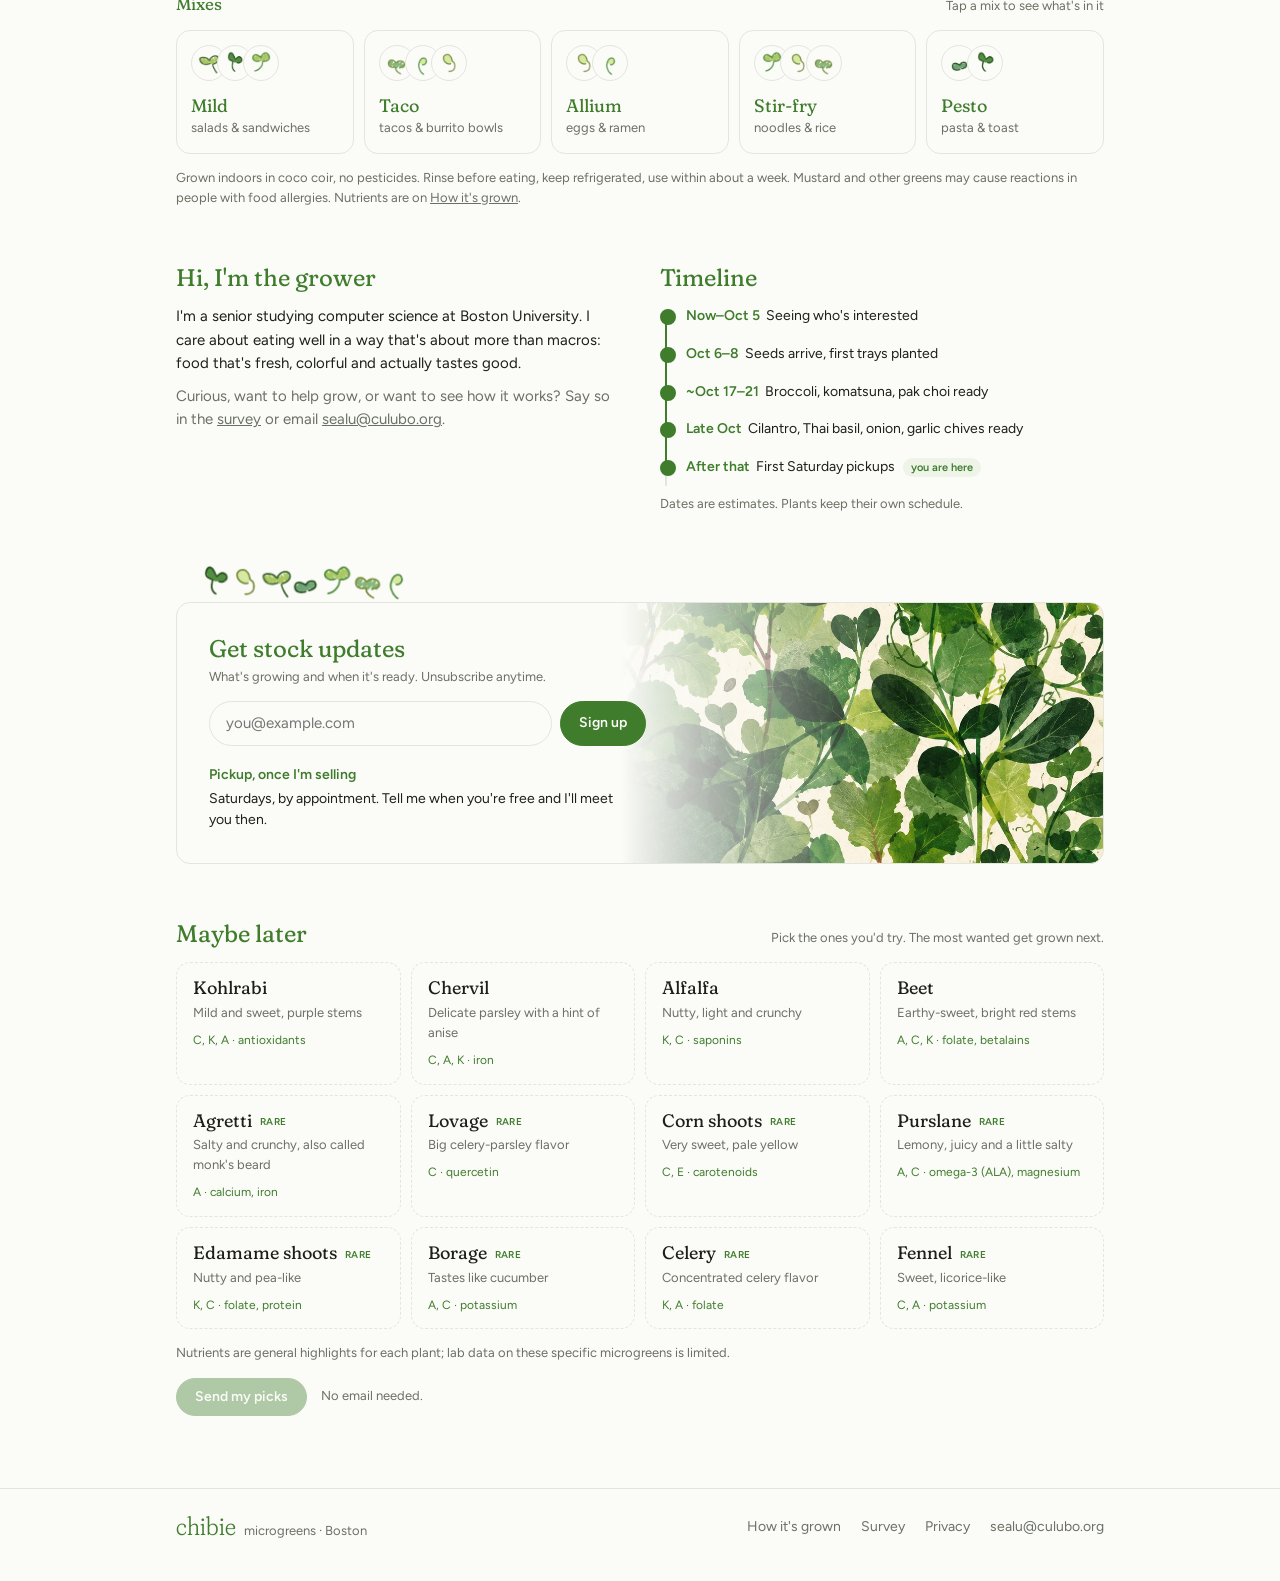
==== commit d2996cd0: "Body font: Figtree Co-Authored-By: Claude Opus 5.5 <noreply@anthropic.com>" ====
--- a/index.html
+++ b/index.html
@@ -18,7 +18,7 @@
 <link rel="icon" type="image/gif" href="favicon.gif">
 <link rel="preconnect" href="https://fonts.googleapis.com">
 <link rel="preconnect" href="https://fonts.gstatic.com" crossorigin>
-<link href="https://fonts.googleapis.com/css2?family=Fraunces:ital,opsz,wght,SOFT,WONK@0,9..144,300..400,100,0;1,9..144,300..400,100,0&family=DM+Sans:opsz,wght@9..40,400;9..40,500;9..40,600&display=swap" rel="stylesheet">
+<link href="https://fonts.googleapis.com/css2?family=Fraunces:ital,opsz,wght,SOFT,WONK@0,9..144,300..400,100,0;1,9..144,300..400,100,0&family=Figtree:wght@400;500;600&display=swap" rel="stylesheet">
 <link rel="stylesheet" href="assets/site.css">
 <script>document.documentElement.classList.add('js');</script>
 </head>
--- a/assets/site.css
+++ b/assets/site.css
@@ -9,7 +9,7 @@
 * { box-sizing:border-box; margin:0; }
 html { scroll-behavior:smooth; }
 [id] { scroll-margin-top:72px; }
-body { font:15px/1.55 'DM Sans', system-ui, sans-serif; color:var(--fg); background:var(--bg); }
+body { font:15px/1.55 'Figtree', system-ui, sans-serif; color:var(--fg); background:var(--bg); }
 a { color:inherit; }
 img { max-width:100%; }
 .wrap { max-width:960px; margin:0 auto; padding:0 16px; }
@@ -44,7 +44,7 @@
 @media (max-width:760px) { .nav .links a:not(.btn) { display:none; } .brand img { display:none; } }
 
 /* buttons */
-.btn { display:inline-flex; align-items:center; font:600 14px/1 'DM Sans', system-ui, sans-serif; text-decoration:none; border-radius:999px; padding:11px 18px; border:1px solid var(--accent); cursor:pointer; }
+.btn { display:inline-flex; align-items:center; font:600 14px/1 'Figtree', system-ui, sans-serif; text-decoration:none; border-radius:999px; padding:11px 18px; border:1px solid var(--accent); cursor:pointer; }
 .btn.primary { background:var(--accent); color:var(--bg); }
 .btn.sm { padding:7px 13px; font-size:13px; }
 .nav .links .btn { color:var(--bg); }
@@ -141,7 +141,7 @@
 .later input { position:absolute; opacity:0; pointer-events:none; }
 .later span { display:block; height:100%; border:1px dashed var(--line); border-radius:14px; padding:14px 16px; font-size:13px; color:var(--muted); transition:border-color .2s, background .2s; }
 .later b { display:block; font:400 18px/1.2 'Fraunces', Georgia, serif; font-variation-settings:'SOFT' 100, 'WONK' 0; color:var(--fg); font-weight:400; margin-bottom:4px; }
-.later .rare b::after { content:"rare"; font:600 10px/1 'DM Sans', system-ui, sans-serif; letter-spacing:.04em; text-transform:uppercase; color:var(--accent); margin-left:8px; vertical-align:middle; }
+.later .rare b::after { content:"rare"; font:600 10px/1 'Figtree', system-ui, sans-serif; letter-spacing:.04em; text-transform:uppercase; color:var(--accent); margin-left:8px; vertical-align:middle; }
 .later .nut { display:block; font-style:normal; font-size:12px; color:var(--accent); margin-top:8px; }
 .later label:hover span { border-color:var(--accent); }
 .later input:checked + span { border-style:solid; border-color:var(--accent); background:var(--tint); }
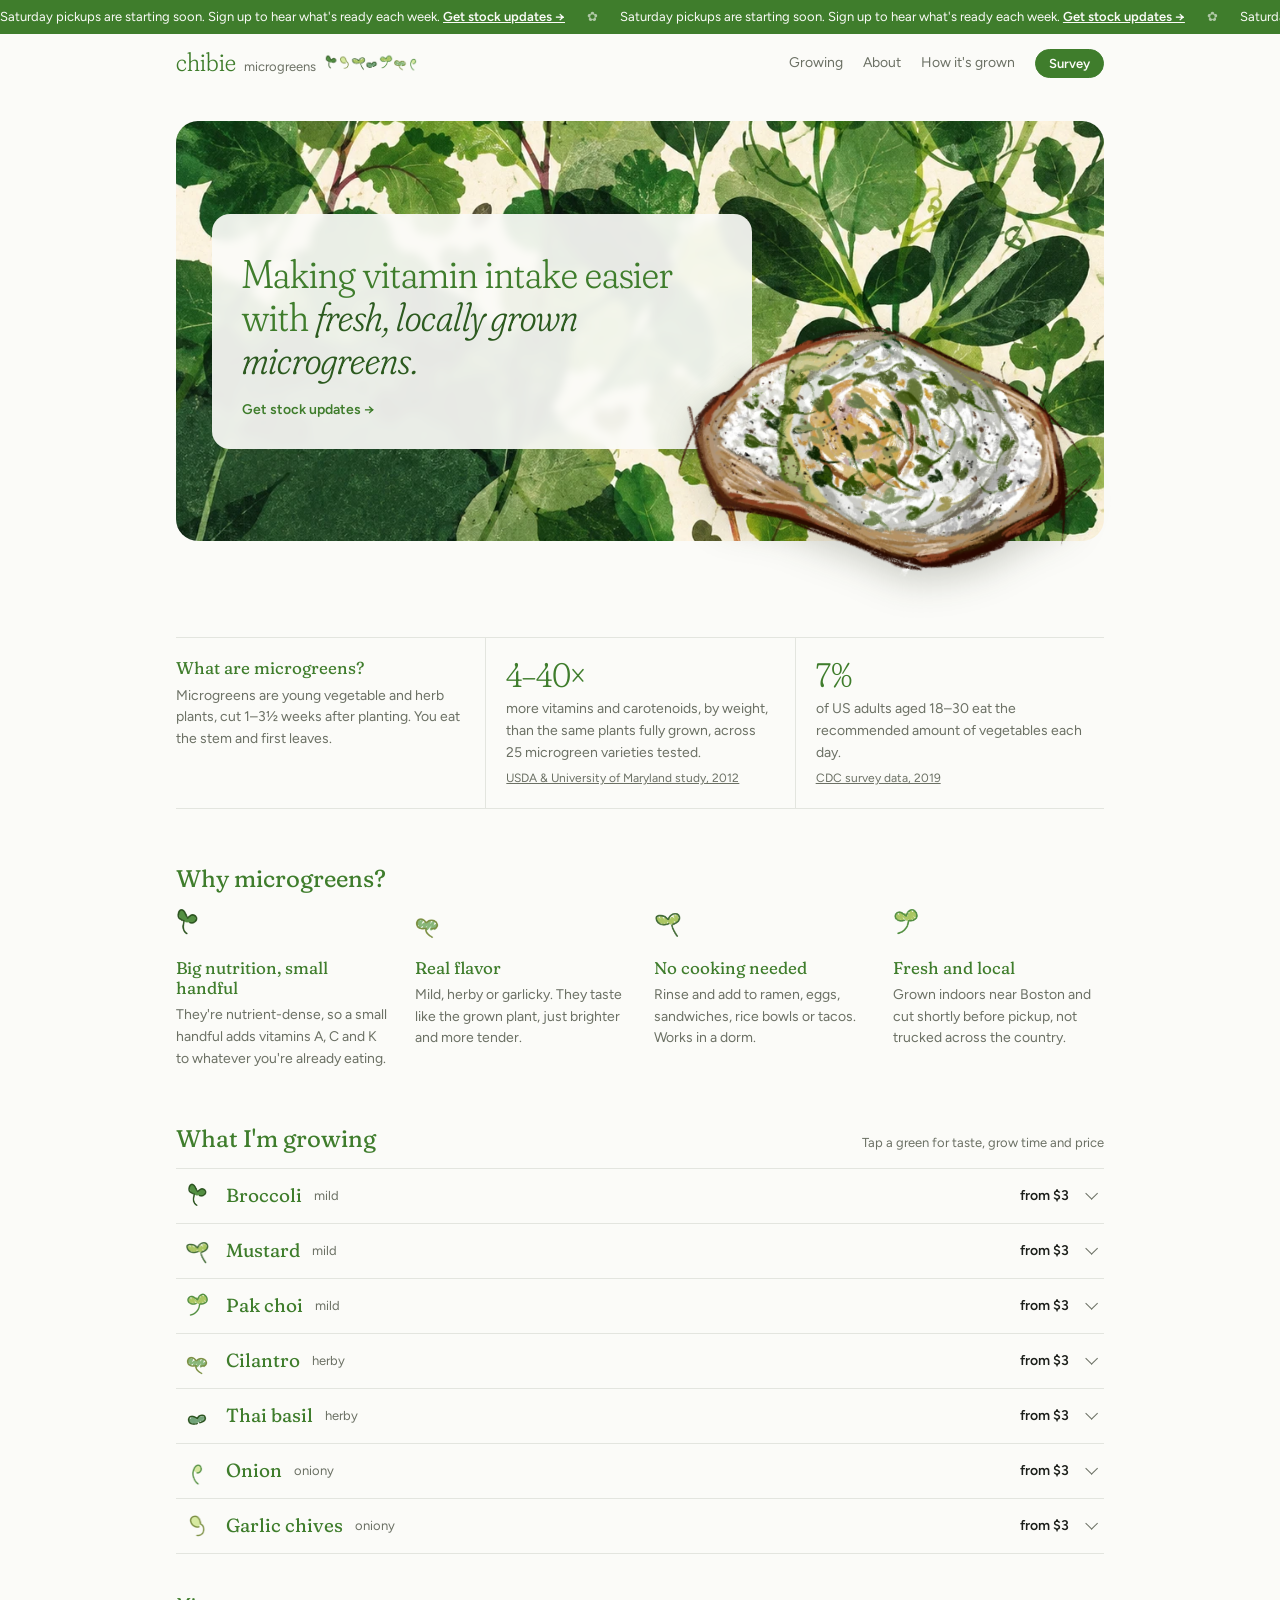
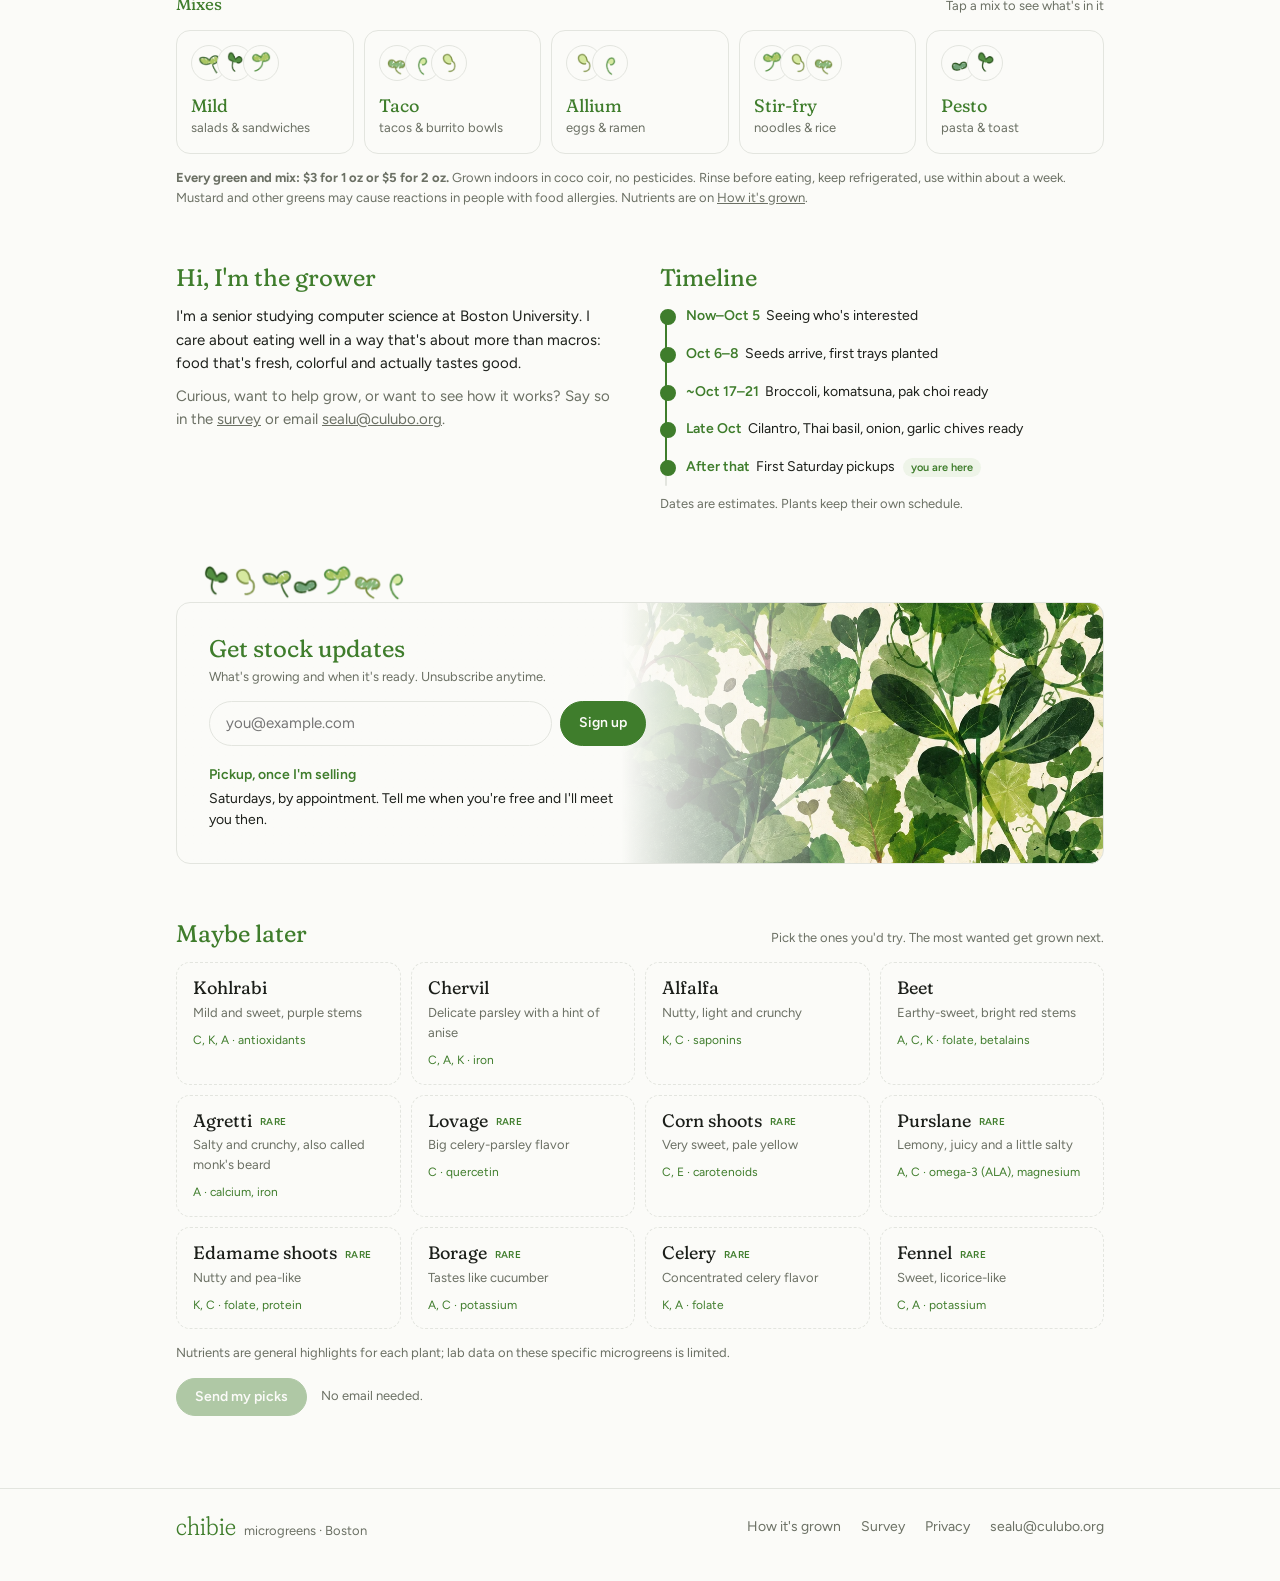
==== commit e89945b5: "Add $3 per 1 oz size Co-Authored-By: Claude Opus 5.5 <noreply@anthropic.com>" ====
--- a/index.html
+++ b/index.html
@@ -83,20 +83,20 @@
         <p class="muted small">Tap a green for taste, grow time and price</p>
       </div>
       <div class="varieties reveal" id="varieties">
-        <details data-id="broccoli"><summary><img src="assets/sprout-1.png" alt=""><b>Broccoli</b><span class="flavor">mild</span><span class="price">$5</span></summary>
-          <div class="more"><p><em>Taste</em>Mild and fresh, like a crunchy baby broccoli. Easy on anything.</p><p><em>Variety</em>Calabrese</p><p><em>Grow time</em>8–12 days</p><p><em>Price</em>$5 per 2 oz, from late October</p></div></details>
-        <details data-id="komatsuna"><summary><img src="assets/sprout-3.png" alt=""><b>Mustard</b><span class="flavor">mild</span><span class="price">$5</span></summary>
-          <div class="more"><p><em>Taste</em>Soft and leafy with just a hint of mustard. Not spicy.</p><p><em>Variety</em>Komatsuna (mustard spinach)</p><p><em>Grow time</em>8–12 days</p><p><em>Price</em>$5 per 2 oz, from late October</p></div></details>
-        <details data-id="pak-choi"><summary><img src="assets/sprout-5.png" alt=""><b>Pak choi</b><span class="flavor">mild</span><span class="price">$5</span></summary>
-          <div class="more"><p><em>Taste</em>Sweet, juicy stems and a clean, cabbage-y finish.</p><p><em>Variety</em>Shanghai</p><p><em>Grow time</em>8–12 days</p><p><em>Price</em>$5 per 2 oz, from late October</p></div></details>
-        <details data-id="cilantro"><summary><img src="assets/sprout-6.png" alt=""><b>Cilantro</b><span class="flavor">herby</span><span class="price">$5</span></summary>
-          <div class="more"><p><em>Taste</em>Bright and citrusy, like fresh cilantro leaves.</p><p><em>Variety</em>Slow Bolt</p><p><em>Grow time</em>16–21 days</p><p><em>Price</em>$5 per 2 oz, from late October</p></div></details>
-        <details data-id="thai-basil"><summary><img src="assets/sprout-4.png" alt=""><b>Thai basil</b><span class="flavor">herby</span><span class="price">$5</span></summary>
-          <div class="more"><p><em>Taste</em>Sweet basil with a warm anise note.</p><p><em>Variety</em>Thai</p><p><em>Grow time</em>14–21 days</p><p><em>Price</em>$5 per 2 oz, from late October</p></div></details>
-        <details data-id="onion"><summary><img src="assets/sprout-7.png" alt=""><b>Onion</b><span class="flavor">oniony</span><span class="price">$5</span></summary>
-          <div class="more"><p><em>Taste</em>Gentle green-onion flavor, like tiny scallions.</p><p><em>Variety</em>Tokyo Long White</p><p><em>Grow time</em>14–21 days</p><p><em>Price</em>$5 per 2 oz, from late October</p></div></details>
-        <details data-id="garlic-chives"><summary><img src="assets/sprout-2.png" alt=""><b>Garlic chives</b><span class="flavor">oniony</span><span class="price">$5</span></summary>
-          <div class="more"><p><em>Taste</em>Garlicky and savory. The boldest of the bunch.</p><p><em>Variety</em>Garlic chives</p><p><em>Grow time</em>18–24 days</p><p><em>Price</em>$5 per 2 oz, from late October</p></div></details>
+        <details data-id="broccoli"><summary><img src="assets/sprout-1.png" alt=""><b>Broccoli</b><span class="flavor">mild</span><span class="price">from $3</span></summary>
+          <div class="more"><p><em>Taste</em>Mild and fresh, like a crunchy baby broccoli. Easy on anything.</p><p><em>Variety</em>Calabrese</p><p><em>Grow time</em>8–12 days</p><p><em>Price</em>$3 for 1 oz · $5 for 2 oz, from late October</p></div></details>
+        <details data-id="komatsuna"><summary><img src="assets/sprout-3.png" alt=""><b>Mustard</b><span class="flavor">mild</span><span class="price">from $3</span></summary>
+          <div class="more"><p><em>Taste</em>Soft and leafy with just a hint of mustard. Not spicy.</p><p><em>Variety</em>Komatsuna (mustard spinach)</p><p><em>Grow time</em>8–12 days</p><p><em>Price</em>$3 for 1 oz · $5 for 2 oz, from late October</p></div></details>
+        <details data-id="pak-choi"><summary><img src="assets/sprout-5.png" alt=""><b>Pak choi</b><span class="flavor">mild</span><span class="price">from $3</span></summary>
+          <div class="more"><p><em>Taste</em>Sweet, juicy stems and a clean, cabbage-y finish.</p><p><em>Variety</em>Shanghai</p><p><em>Grow time</em>8–12 days</p><p><em>Price</em>$3 for 1 oz · $5 for 2 oz, from late October</p></div></details>
+        <details data-id="cilantro"><summary><img src="assets/sprout-6.png" alt=""><b>Cilantro</b><span class="flavor">herby</span><span class="price">from $3</span></summary>
+          <div class="more"><p><em>Taste</em>Bright and citrusy, like fresh cilantro leaves.</p><p><em>Variety</em>Slow Bolt</p><p><em>Grow time</em>16–21 days</p><p><em>Price</em>$3 for 1 oz · $5 for 2 oz, from late October</p></div></details>
+        <details data-id="thai-basil"><summary><img src="assets/sprout-4.png" alt=""><b>Thai basil</b><span class="flavor">herby</span><span class="price">from $3</span></summary>
+          <div class="more"><p><em>Taste</em>Sweet basil with a warm anise note.</p><p><em>Variety</em>Thai</p><p><em>Grow time</em>14–21 days</p><p><em>Price</em>$3 for 1 oz · $5 for 2 oz, from late October</p></div></details>
+        <details data-id="onion"><summary><img src="assets/sprout-7.png" alt=""><b>Onion</b><span class="flavor">oniony</span><span class="price">from $3</span></summary>
+          <div class="more"><p><em>Taste</em>Gentle green-onion flavor, like tiny scallions.</p><p><em>Variety</em>Tokyo Long White</p><p><em>Grow time</em>14–21 days</p><p><em>Price</em>$3 for 1 oz · $5 for 2 oz, from late October</p></div></details>
+        <details data-id="garlic-chives"><summary><img src="assets/sprout-2.png" alt=""><b>Garlic chives</b><span class="flavor">oniony</span><span class="price">from $3</span></summary>
+          <div class="more"><p><em>Taste</em>Garlicky and savory. The boldest of the bunch.</p><p><em>Variety</em>Garlic chives</p><p><em>Grow time</em>18–24 days</p><p><em>Price</em>$3 for 1 oz · $5 for 2 oz, from late October</p></div></details>
       </div>
 
       <div class="section-head reveal" style="margin-top:40px">
@@ -110,7 +110,7 @@
         <button class="mix" data-items="pak-choi garlic-chives cilantro"><span class="stack"><img src="assets/sprout-5.png" alt=""><img src="assets/sprout-2.png" alt=""><img src="assets/sprout-6.png" alt=""></span><b>Stir-fry</b><span>noodles &amp; rice</span></button>
         <button class="mix" data-items="thai-basil broccoli"><span class="stack"><img src="assets/sprout-4.png" alt=""><img src="assets/sprout-1.png" alt=""></span><b>Pesto</b><span>pasta &amp; toast</span></button>
       </div>
-      <p class="note">Grown indoors in coco coir, no pesticides. Rinse before eating, keep refrigerated, use within about a week. Mustard and other greens may cause reactions in people with food allergies. Nutrients are on <a href="how.html">How it's grown</a>.</p>
+      <p class="note"><b>Every green and mix: $3 for 1 oz or $5 for 2 oz.</b> Grown indoors in coco coir, no pesticides. Rinse before eating, keep refrigerated, use within about a week. Mustard and other greens may cause reactions in people with food allergies. Nutrients are on <a href="how.html">How it's grown</a>.</p>
     </section>
 
     <section class="section" id="about">
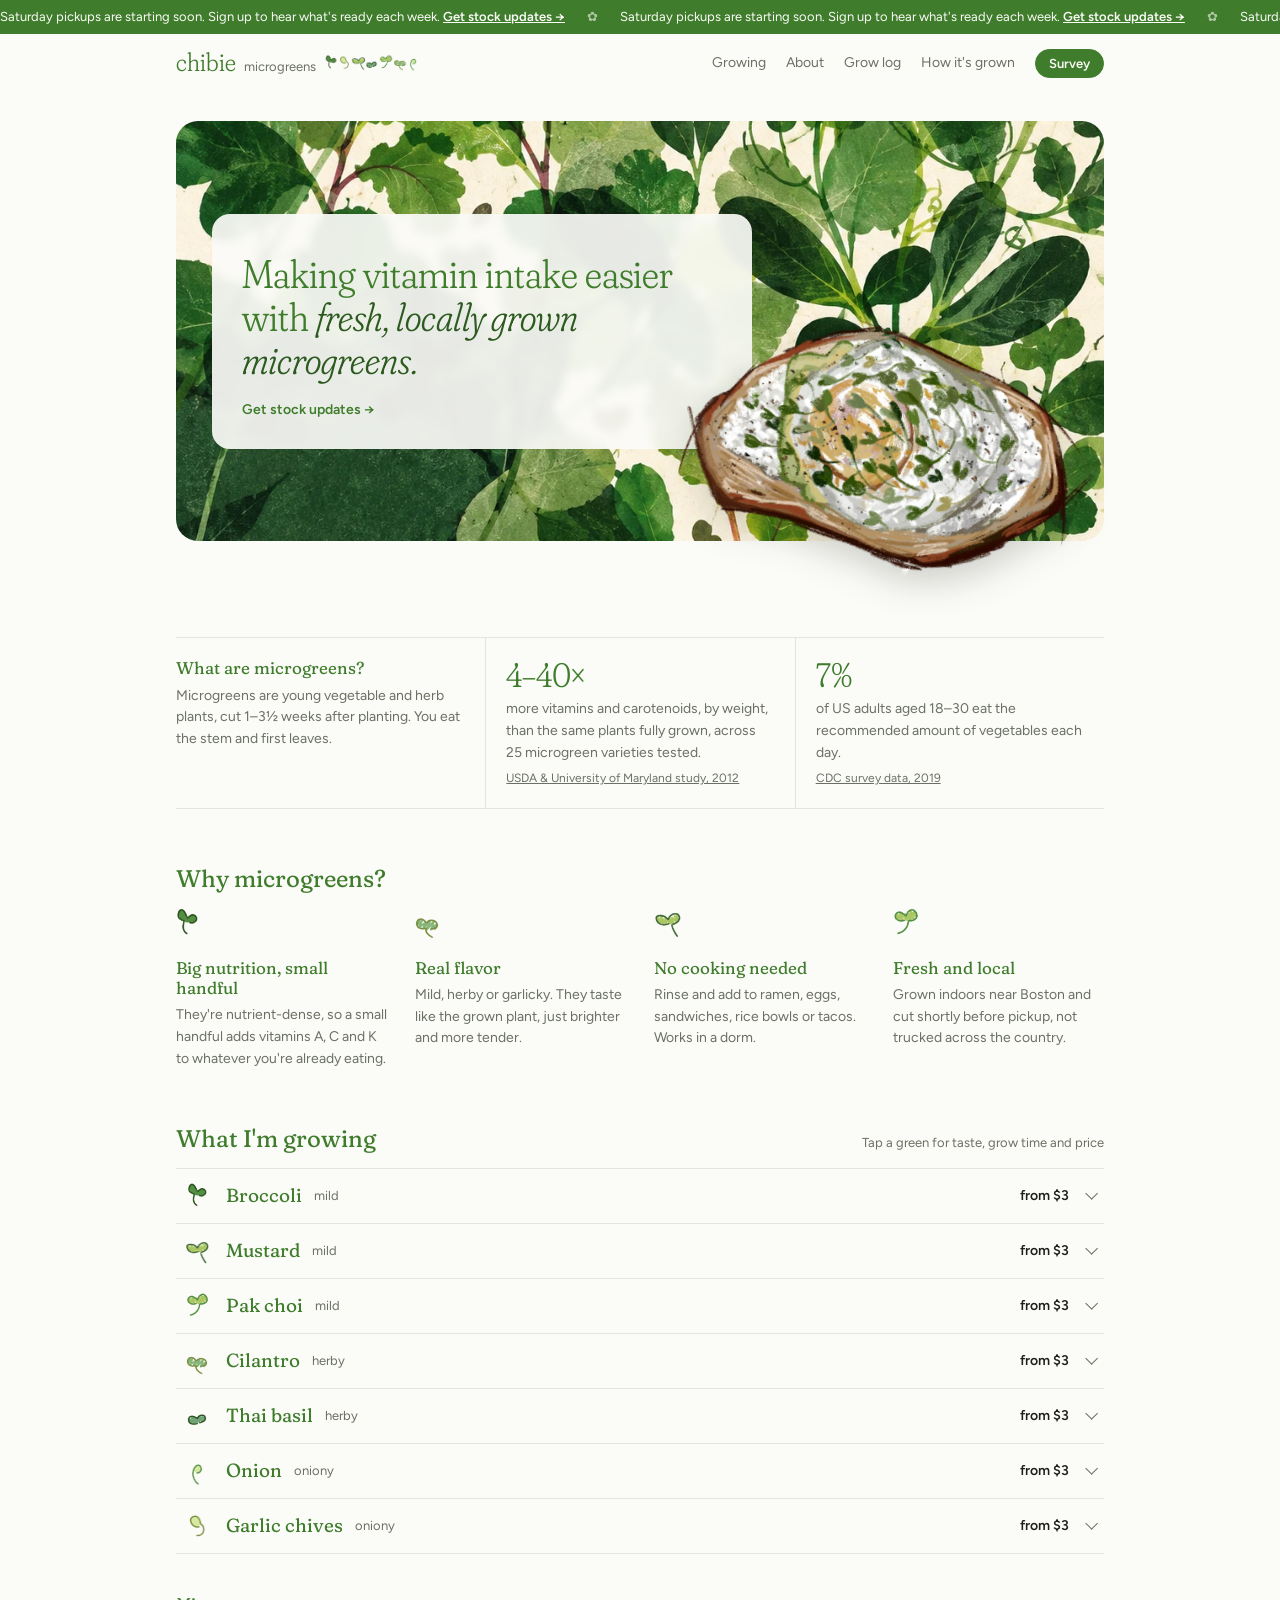
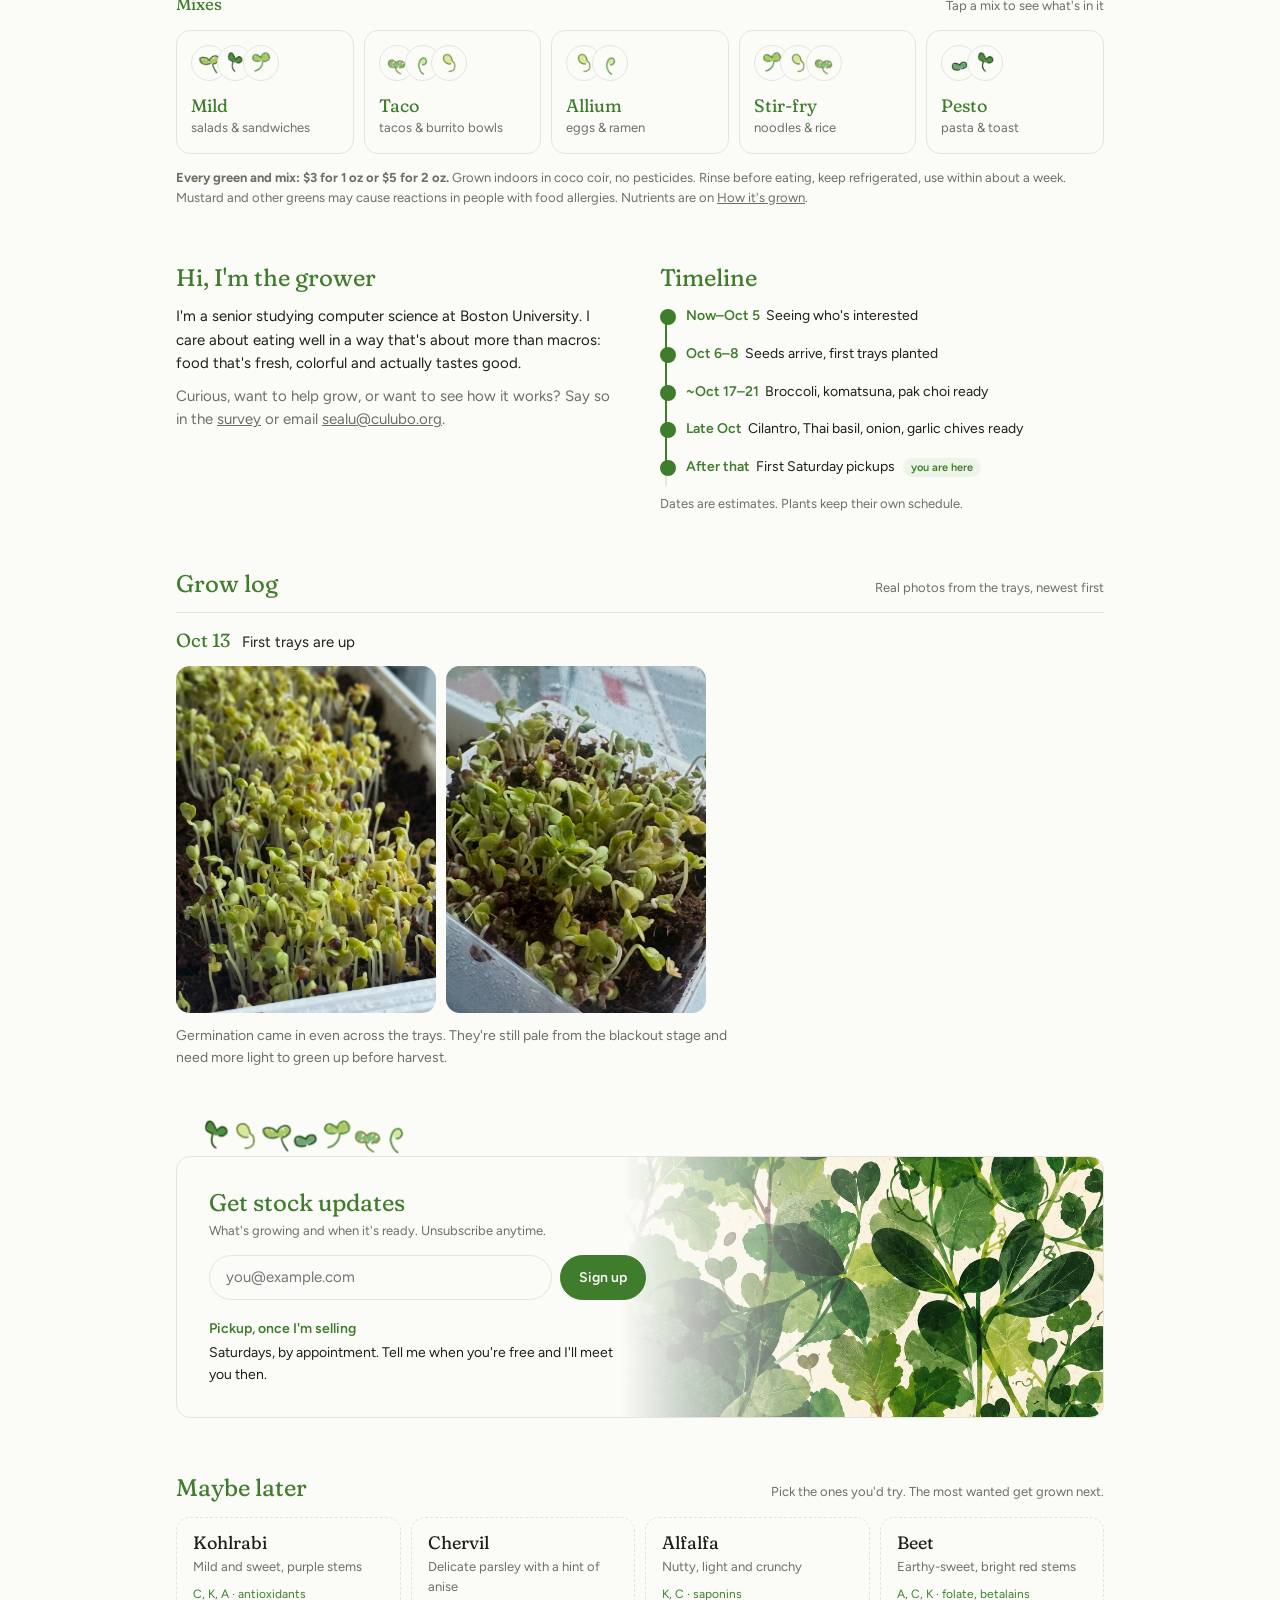
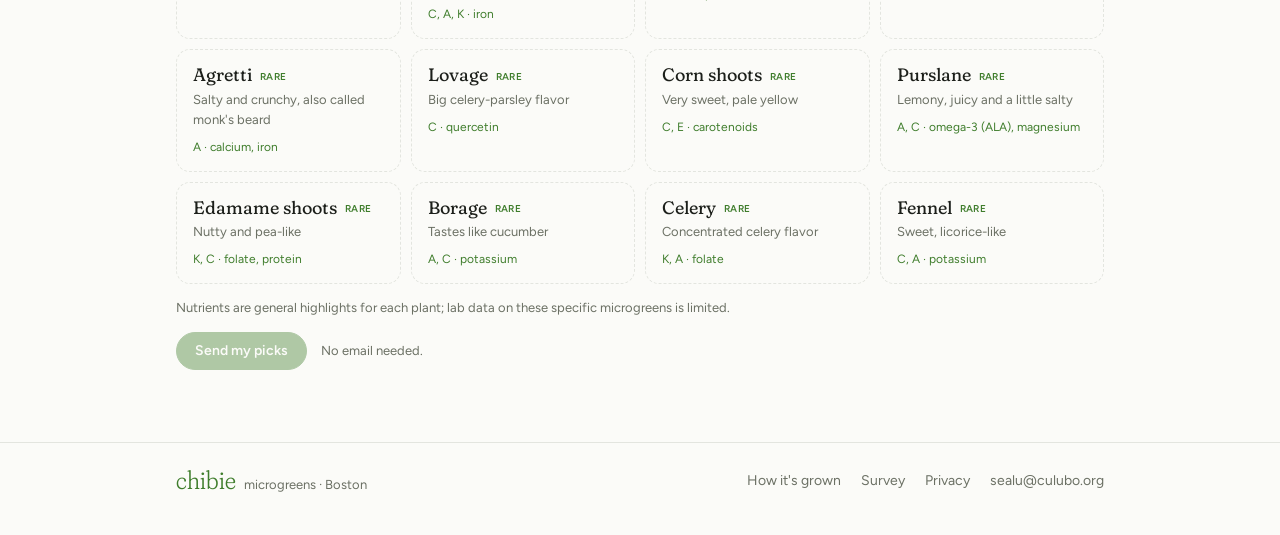
==== commit f5b0f957: "Add grow log with Oct 13 photos Co-Authored-By: Claude Opus 5.5 <noreply@anthropic.com>" ====
--- a/index.html
+++ b/index.html
@@ -32,6 +32,7 @@
       <div class="links">
         <a href="#growing">Growing</a>
         <a href="#about">About</a>
+        <a href="#log">Grow log</a>
         <a href="how.html">How it's grown</a>
         <a class="btn primary sm" href="survey.html">Survey</a>
       </div>
@@ -132,6 +133,21 @@
           <p class="muted small">Dates are estimates. Plants keep their own schedule.</p>
         </div>
       </div>
+    </section>
+
+    <section class="section" id="log">
+      <div class="section-head reveal">
+        <h2>Grow log</h2>
+        <p class="muted small">Real photos from the trays, newest first</p>
+      </div>
+      <article class="entry reveal">
+        <div class="entry-head"><b>Oct 13</b><span>First trays are up</span></div>
+        <div class="photos">
+          <img src="assets/log-oct13-a.jpg" alt="Dense tray of young microgreen seedlings in coco coir" width="888" height="1188" loading="lazy">
+          <img src="assets/log-oct13-b.jpg" alt="Close-up of seedlings opening their first leaves" width="894" height="1174" loading="lazy">
+        </div>
+        <p class="muted">Germination came in even across the trays. They're still pale from the blackout stage and need more light to green up before harvest.</p>
+      </article>
     </section>
 
     <section class="cta card reveal" id="updates">
--- a/assets/site.css
+++ b/assets/site.css
@@ -101,6 +101,16 @@
 .why p { font-size:14px; color:var(--muted); }
 @media (max-width:860px) { .why { grid-template-columns:1fr 1fr; gap:24px; } }
 @media (max-width:480px) { .why { grid-template-columns:1fr; } }
+
+/* grow log */
+.entry { border-top:1px solid var(--line); padding-top:16px; }
+.entry + .entry { margin-top:28px; }
+.entry-head { display:flex; align-items:baseline; gap:12px; margin-bottom:12px; }
+.entry-head b { font:400 19px/1.2 'Fraunces', Georgia, serif; font-variation-settings:'SOFT' 100, 'WONK' 0; color:var(--accent); font-weight:400; }
+.photos { display:grid; grid-template-columns:repeat(2, minmax(0, 260px)); gap:10px; }
+.photos img { width:100%; height:auto; aspect-ratio:3/4; object-fit:cover; border-radius:14px; display:block; }
+.entry p { font-size:14px; margin-top:12px; max-width:560px; }
+@media (max-width:560px) { .photos { grid-template-columns:1fr 1fr; } }
 
 /* varieties: expandable list */
 .section-head { display:flex; align-items:baseline; justify-content:space-between; gap:12px; flex-wrap:wrap; margin-bottom:14px; }
